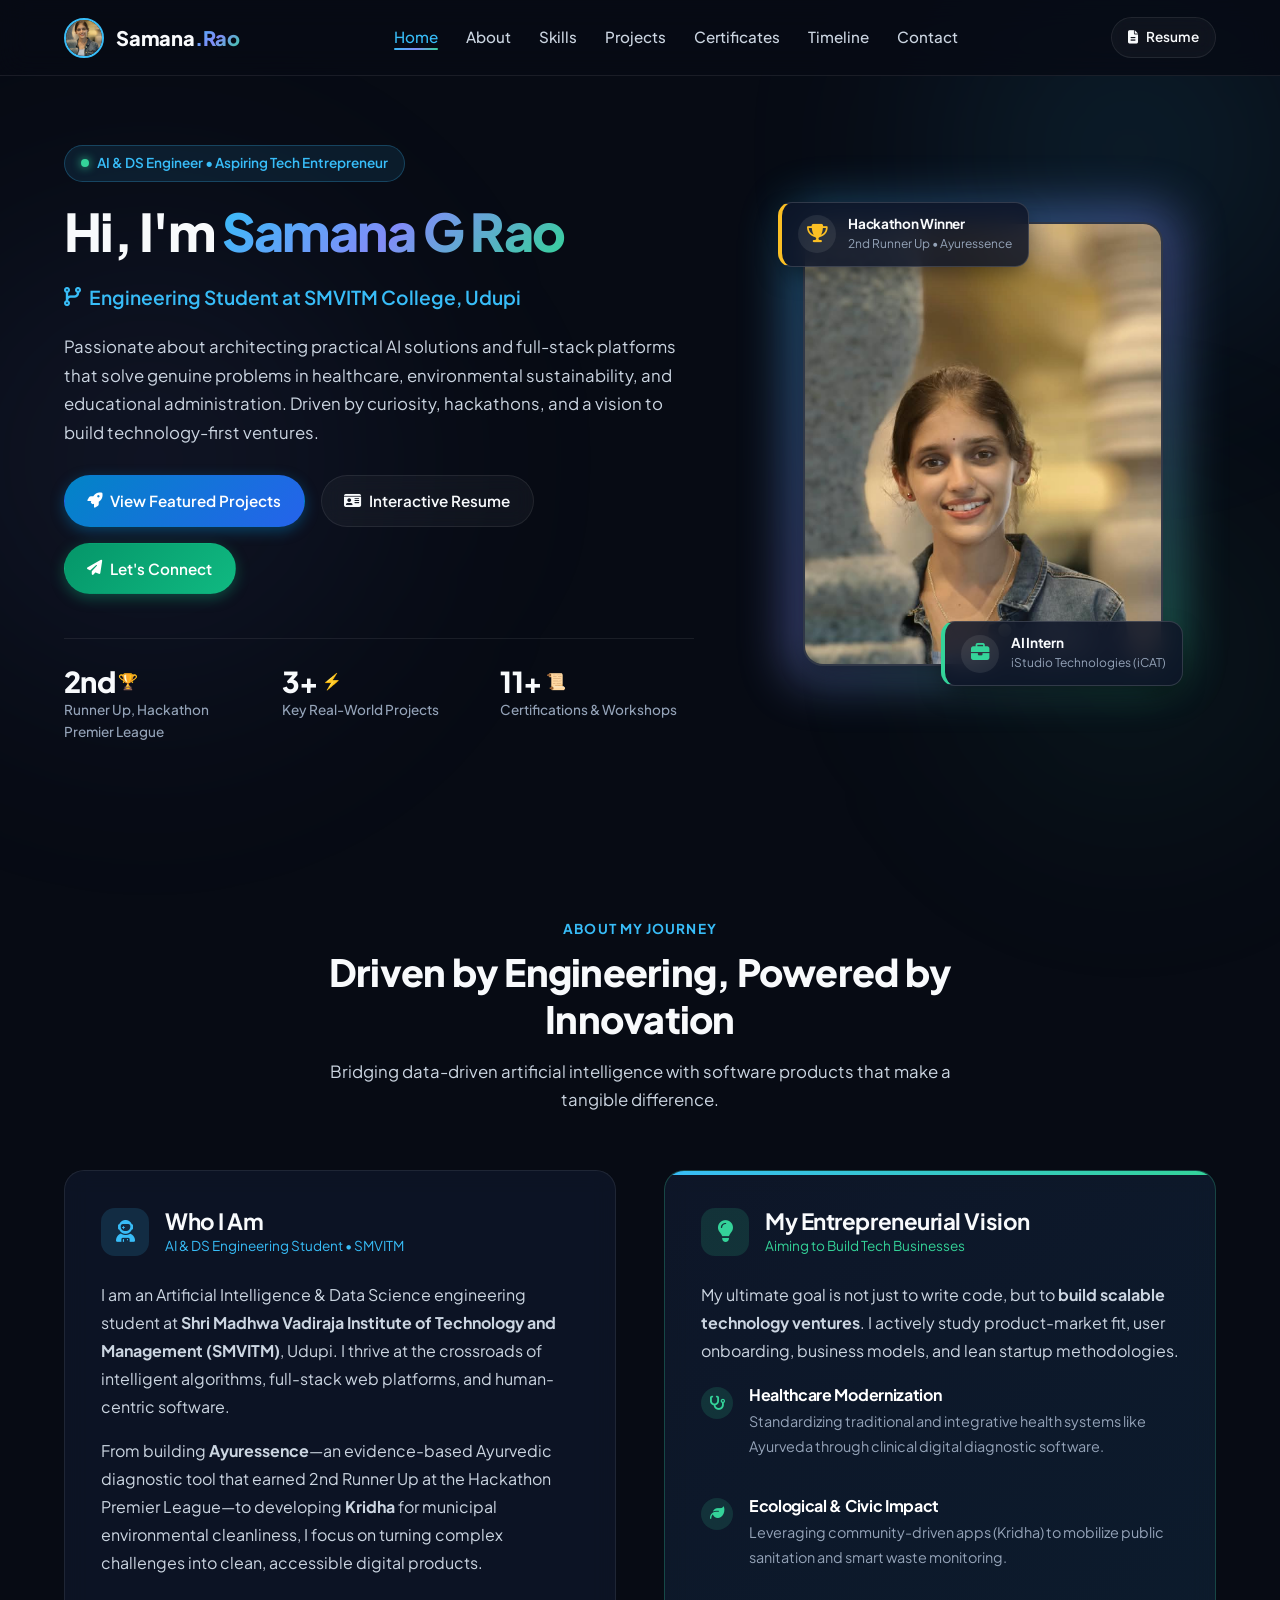
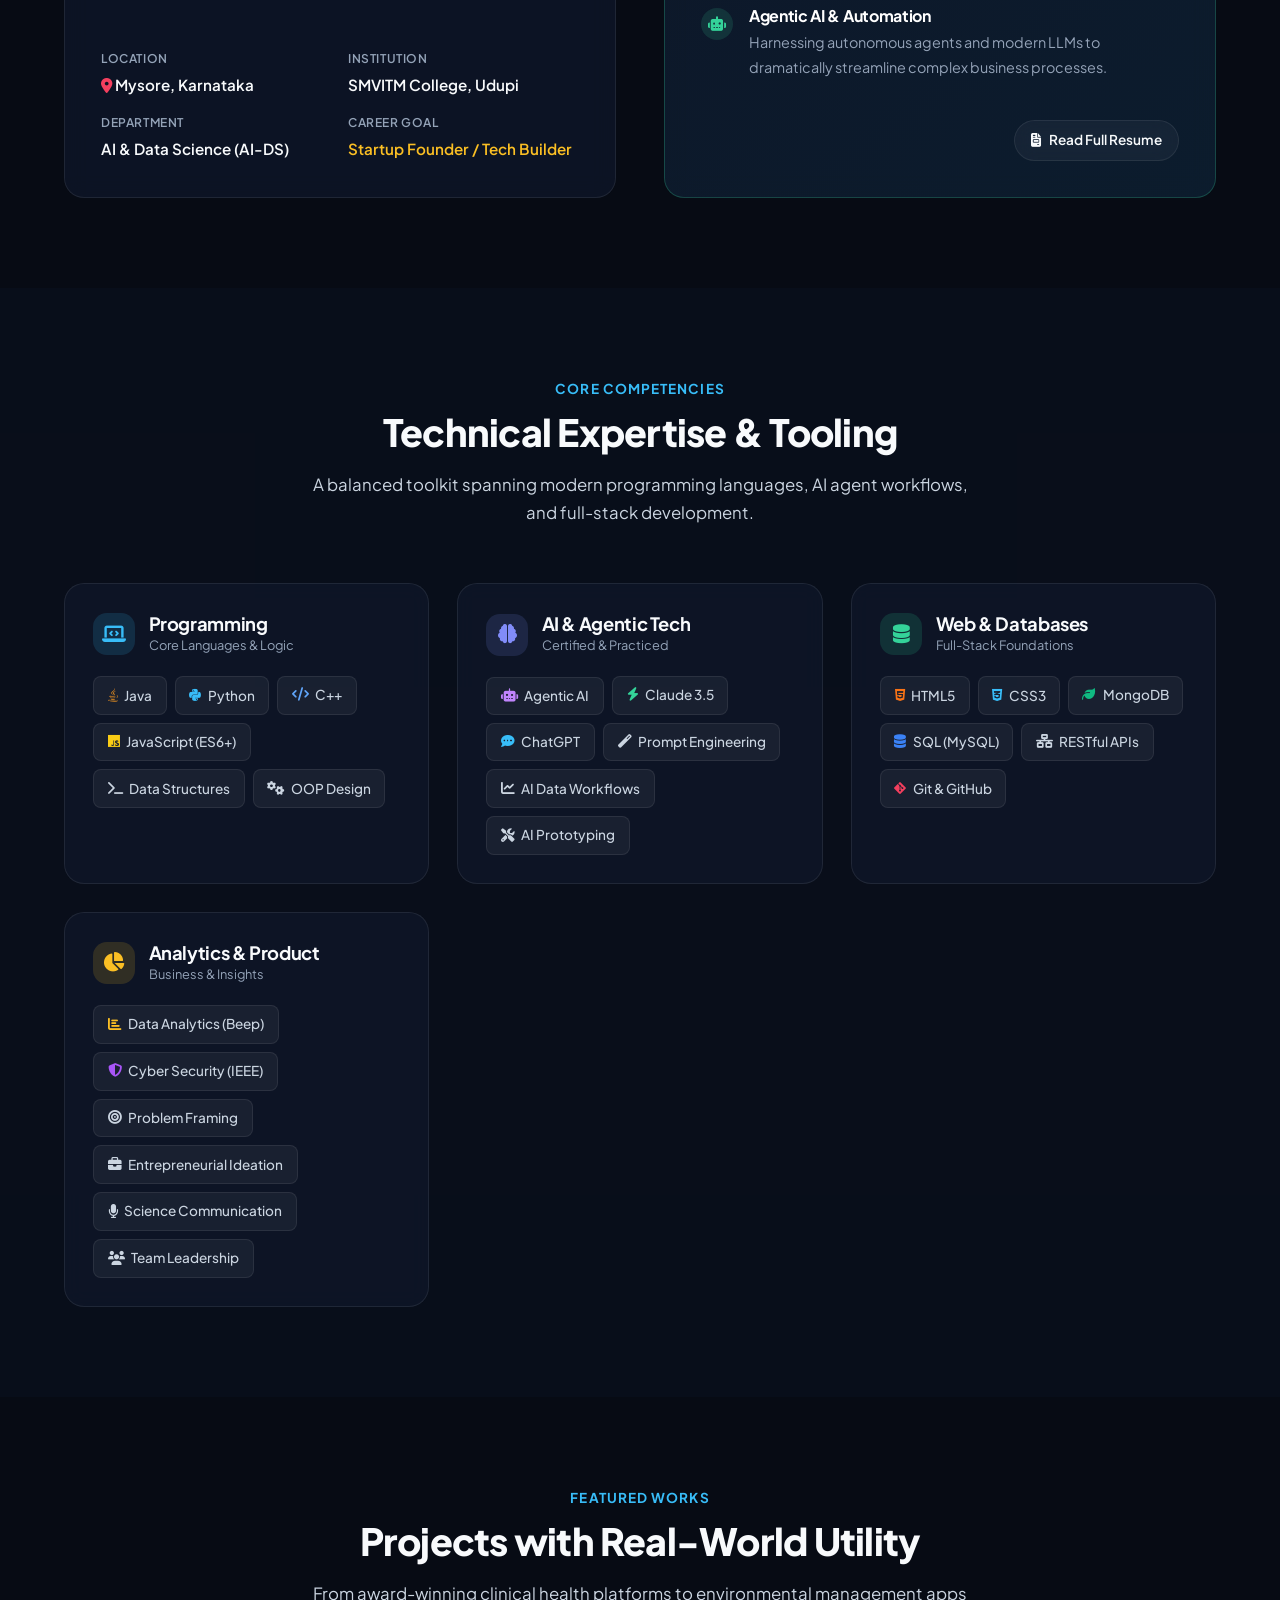
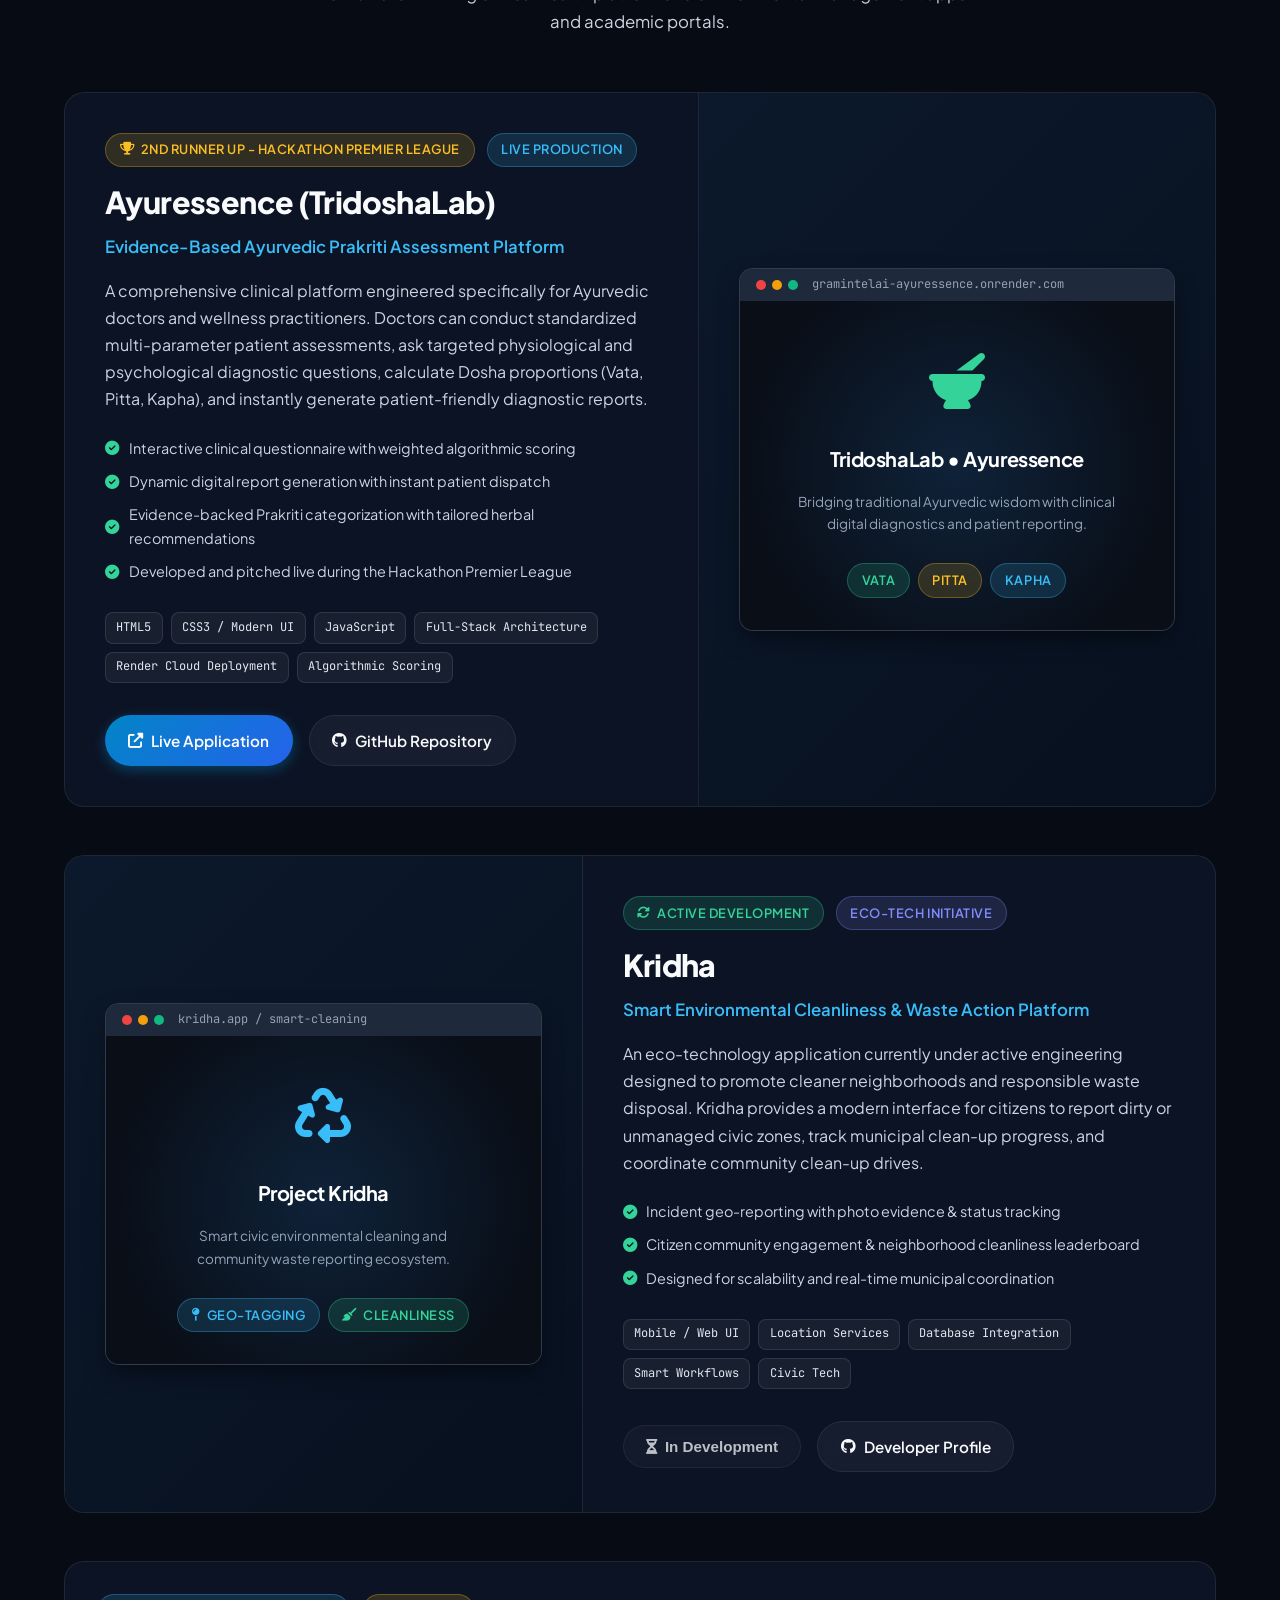
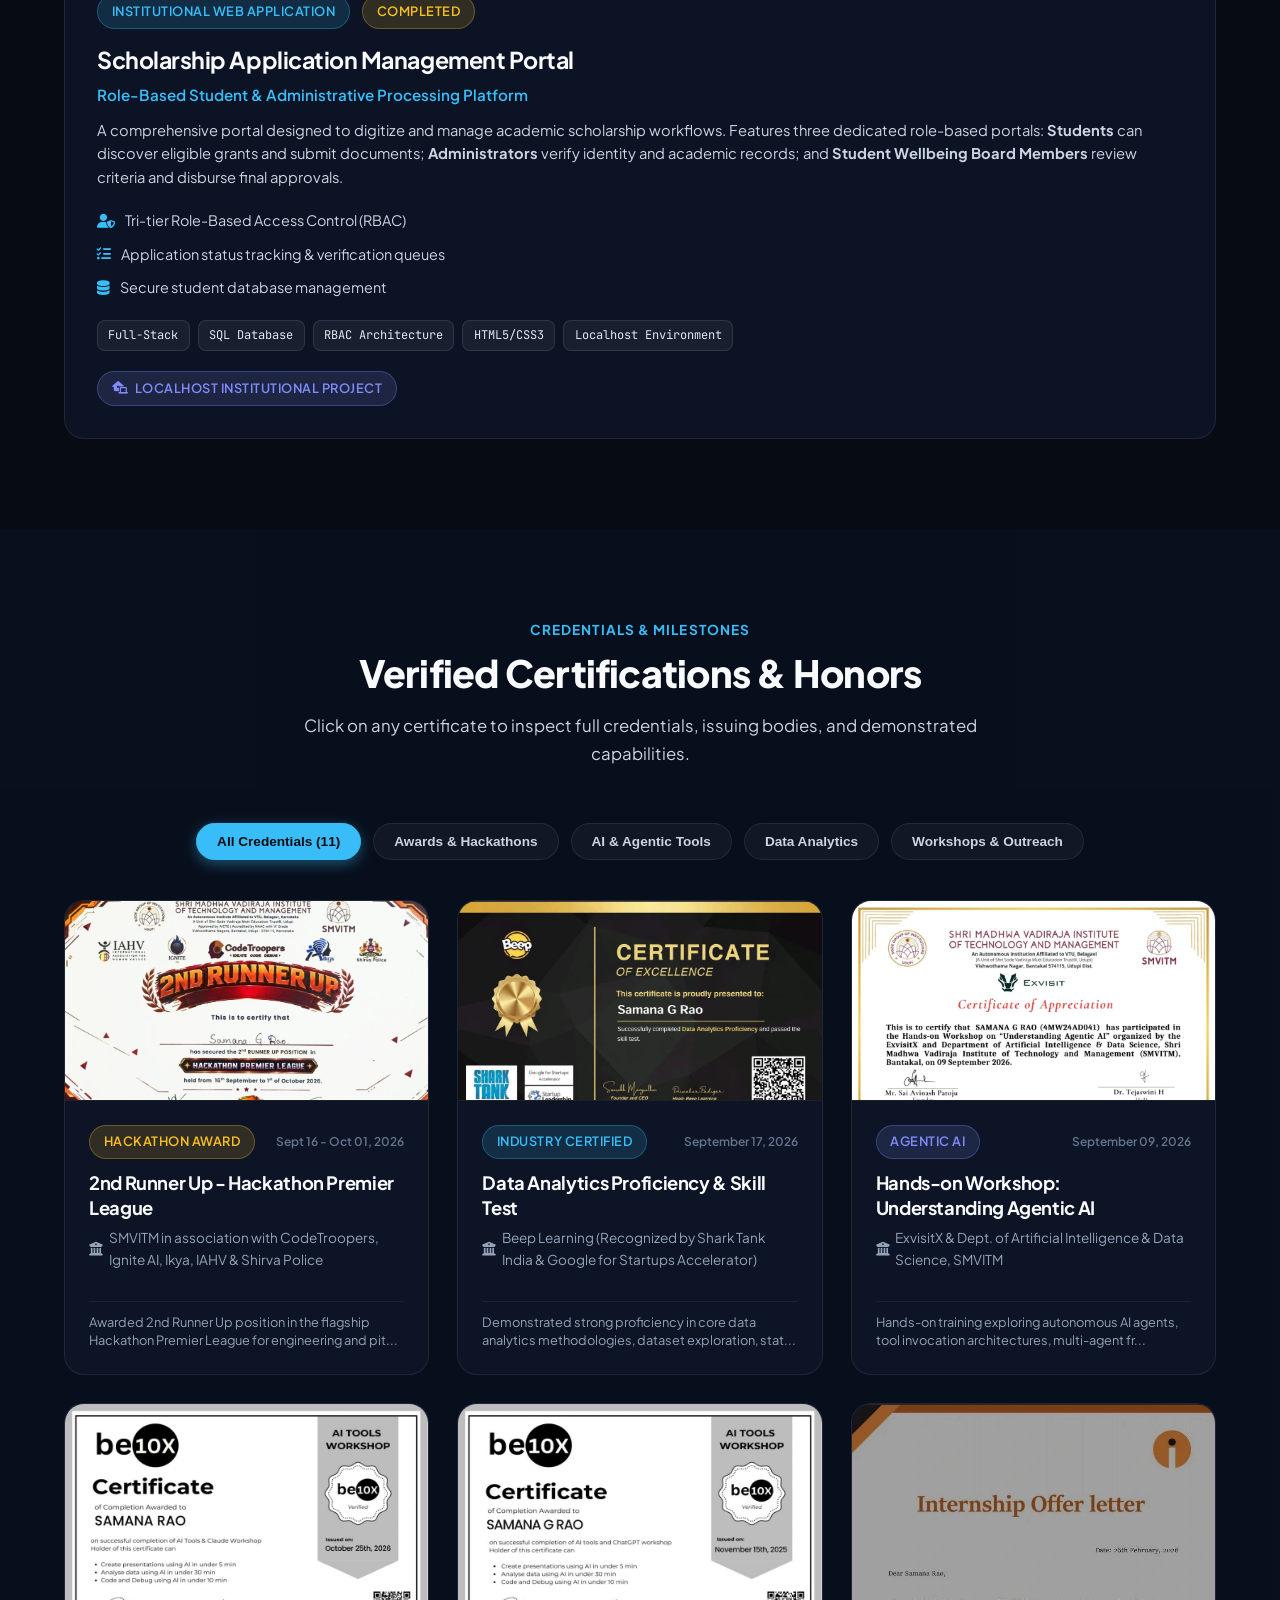
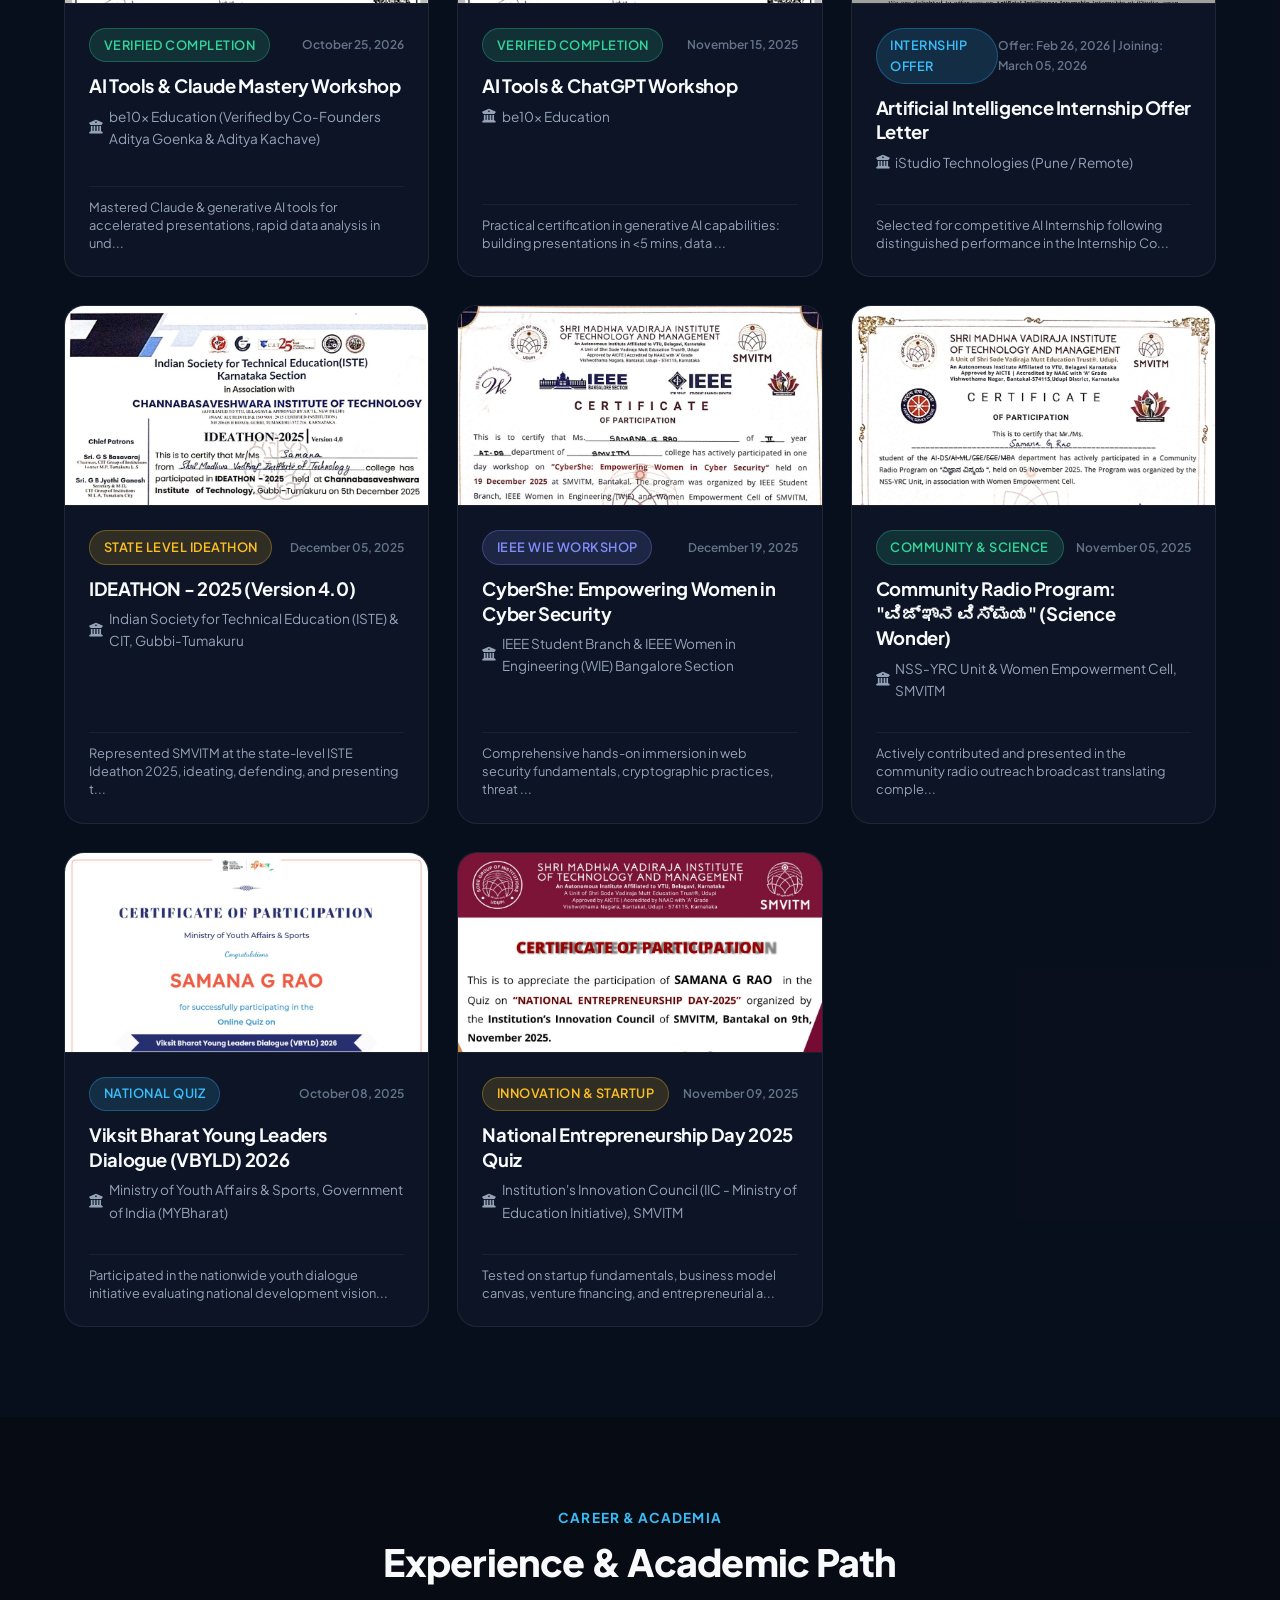
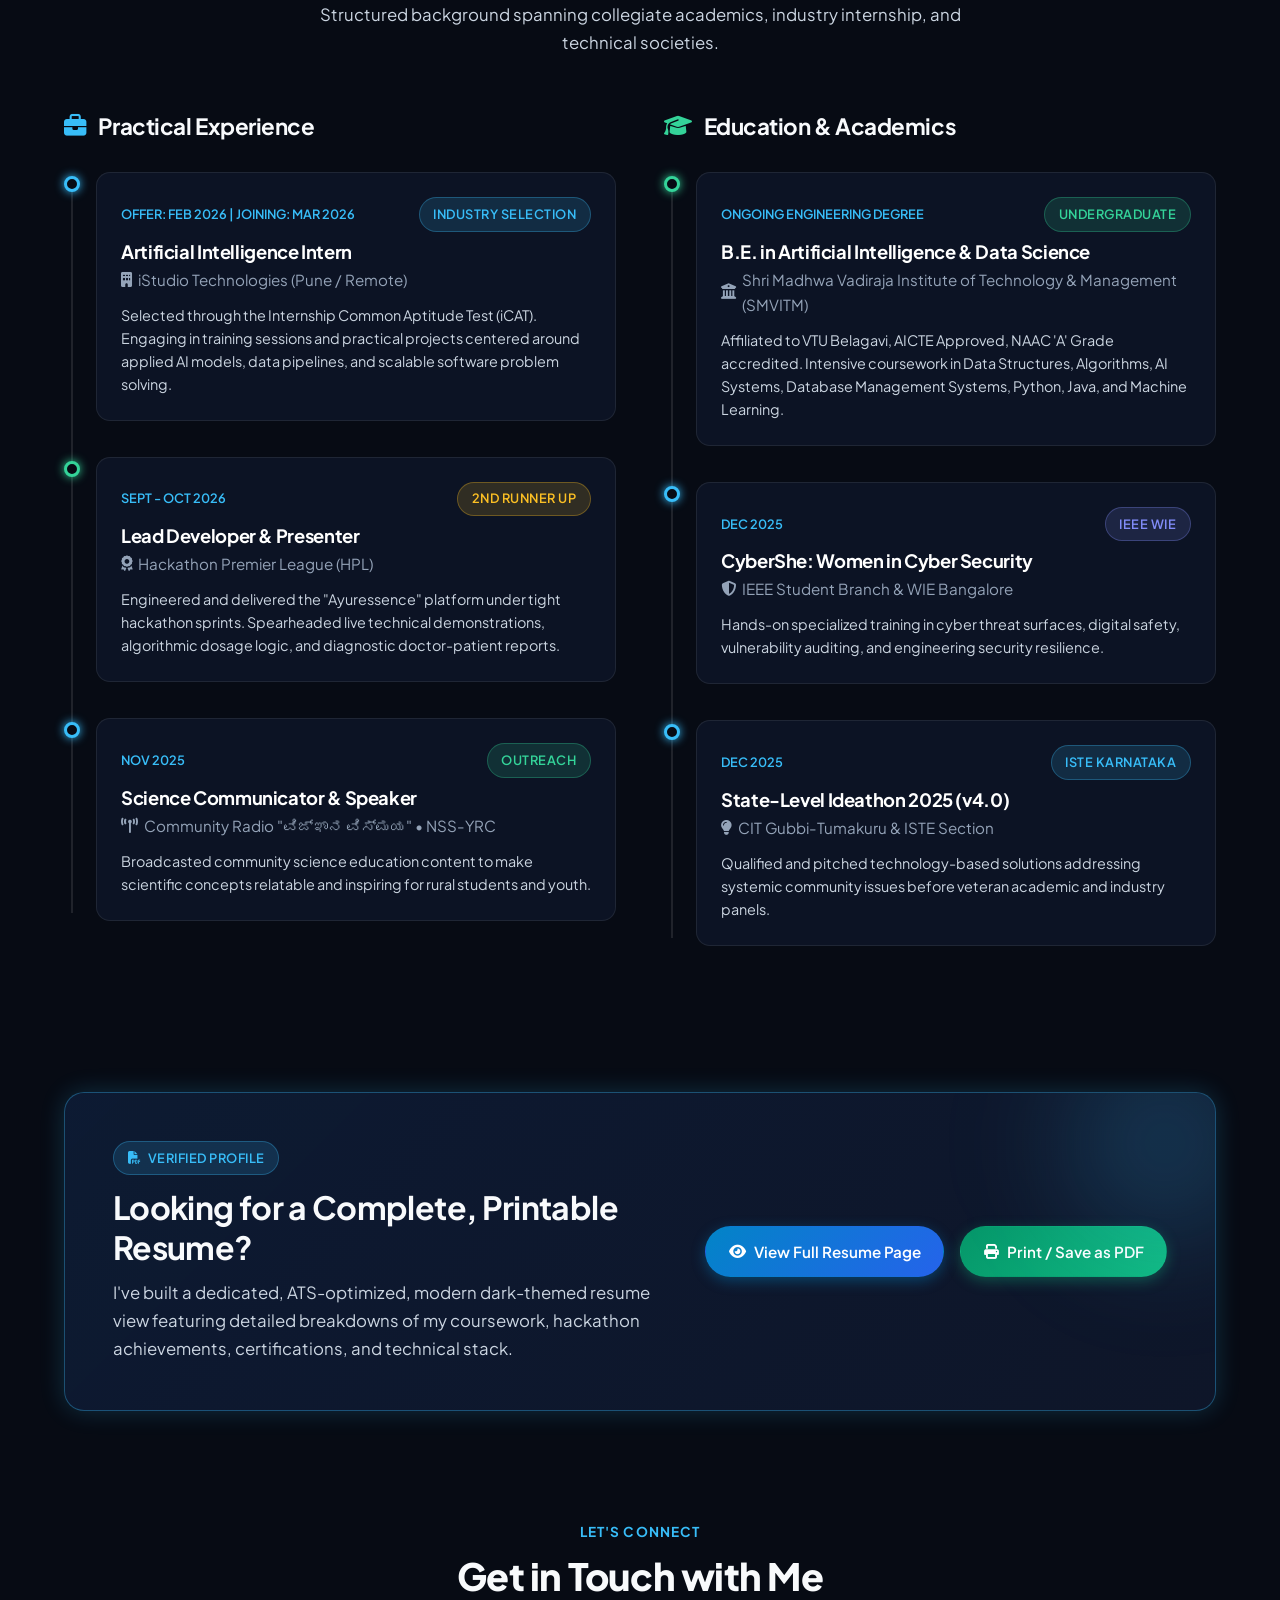
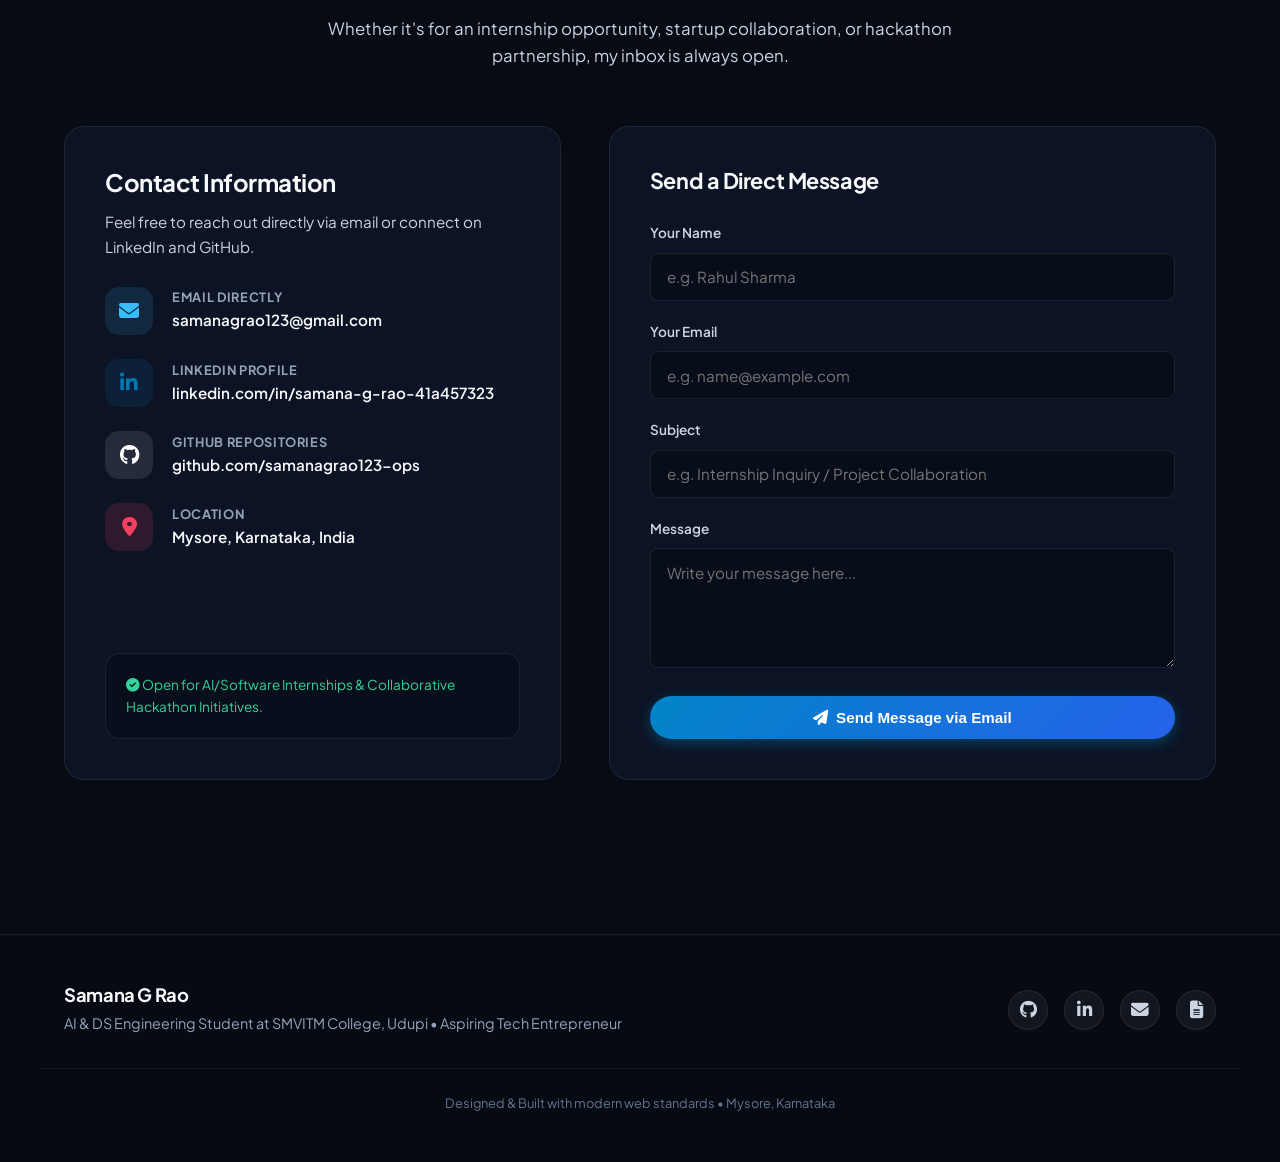
==== index.html @ c11d341a "Initial commit: Samana G Rao professional portfolio and interactive resume" ====
<!DOCTYPE html>
<html lang="en">
<head>
  <meta charset="UTF-8">
  <meta name="viewport" content="width=device-width, initial-scale=1.0">
  <title>Samana G Rao | AI & DS Engineer | Portfolio</title>
  <meta name="description" content="Portfolio of Samana G Rao - AI & Data Science Engineering Student at SMVITM College, Hackathon Winner, and Aspiring Tech Entrepreneur.">
  
  <!-- Google Fonts: Plus Jakarta Sans & JetBrains Mono -->
  <link rel="preconnect" href="https://fonts.googleapis.com">
  <link rel="preconnect" href="https://fonts.gstatic.com" crossorigin>
  <link href="https://fonts.googleapis.com/css2?family=JetBrains+Mono:wght@400;500;600&family=Plus+Jakarta+Sans:wght@300;400;500;600;700;800&display=swap" rel="stylesheet">

  <!-- Font Awesome Icons -->
  <link rel="stylesheet" href="https://cdnjs.cloudflare.com/ajax/libs/font-awesome/6.5.1/css/all.min.css">

  <!-- Custom CSS -->
  <link rel="stylesheet" href="assets/css/style.css">
  <link rel="icon" type="image/png" href="assets/images/profile-photo.png">
</head>
<body>

  <!-- Ambient Background Lighting -->
  <div class="ambient-glow-1"></div>
  <div class="ambient-glow-2"></div>
  <div class="ambient-glow-3"></div>

  <!-- =================================================================
       NAVIGATION BAR
       ================================================================= -->
  <header class="navbar">
    <div class="container nav-container">
      <a href="#home" class="nav-brand">
        <img src="assets/images/profile-photo.png" alt="Samana G Rao" class="nav-brand-avatar">
        <span>Samana<span class="gradient-text">.Rao</span></span>
      </a>

      <ul class="nav-links" id="navLinks">
        <li><a href="#home" class="nav-link active">Home</a></li>
        <li><a href="#about" class="nav-link">About</a></li>
        <li><a href="#skills" class="nav-link">Skills</a></li>
        <li><a href="#projects" class="nav-link">Projects</a></li>
        <li><a href="#certificates" class="nav-link">Certificates</a></li>
        <li><a href="#experience" class="nav-link">Timeline</a></li>
        <li><a href="#contact" class="nav-link">Contact</a></li>
      </ul>

      <div class="nav-actions">
        <a href="resume.html" class="btn btn-outline btn-sm">
          <i class="fas fa-file-alt"></i> Resume
        </a>
        <button class="mobile-toggle" id="mobileToggle" aria-label="Toggle navigation menu">
          <i class="fas fa-bars"></i>
        </button>
      </div>
    </div>
  </header>

  <!-- =================================================================
       HERO SECTION
       ================================================================= -->
  <section class="hero-section" id="home">
    <div class="container">
      <div class="hero-grid">
        <div class="hero-content">
          <div class="hero-pill">
            <span class="status-dot"></span>
            <span>AI & DS Engineer • Aspiring Tech Entrepreneur</span>
          </div>

          <h1 class="hero-title">
            Hi, I'm <span class="gradient-text">Samana G Rao</span>
          </h1>

          <div class="hero-subtitle">
            <i class="fas fa-code-branch"></i>
            <span>Engineering Student at SMVITM College, Udupi</span>
          </div>

          <p class="hero-description">
            Passionate about architecting practical AI solutions and full-stack platforms that solve genuine problems in healthcare, environmental sustainability, and educational administration. Driven by curiosity, hackathons, and a vision to build technology-first ventures.
          </p>

          <div class="hero-cta-group">
            <a href="#projects" class="btn btn-primary">
              <i class="fas fa-rocket"></i> View Featured Projects
            </a>
            <a href="resume.html" class="btn btn-outline">
              <i class="fas fa-id-card"></i> Interactive Resume
            </a>
            <a href="#contact" class="btn btn-emerald">
              <i class="fas fa-paper-plane"></i> Let's Connect
            </a>
          </div>

          <!-- Hero Metrics & Highlights -->
          <div class="hero-stats">
            <div class="stat-item">
              <h3>2nd <span style="font-size: 1rem; color: var(--accent-amber);">🏆</span></h3>
              <p>Runner Up, Hackathon Premier League</p>
            </div>
            <div class="stat-item">
              <h3>3+ <span style="font-size: 1rem; color: var(--accent-cyan);">⚡</span></h3>
              <p>Key Real-World Projects</p>
            </div>
            <div class="stat-item">
              <h3>11+ <span style="font-size: 1rem; color: var(--accent-emerald);">📜</span></h3>
              <p>Certifications & Workshops</p>
            </div>
          </div>
        </div>

        <!-- Hero Photo with Floating Badges -->
        <div class="hero-visual">
          <div class="photo-card-wrapper">
            <div class="photo-card-glow"></div>
            
            <div class="floating-badge floating-badge-top">
              <div class="icon-box" style="color: var(--accent-amber);">
                <i class="fas fa-trophy"></i>
              </div>
              <div class="badge-text">
                <h4>Hackathon Winner</h4>
                <p>2nd Runner Up • Ayuressence</p>
              </div>
            </div>

            <div class="photo-card">
              <img src="assets/images/profile-photo.png" alt="Samana G Rao portrait">
            </div>

            <div class="floating-badge floating-badge-bottom">
              <div class="icon-box" style="color: var(--accent-emerald);">
                <i class="fas fa-briefcase"></i>
              </div>
              <div class="badge-text">
                <h4>AI Intern</h4>
                <p>iStudio Technologies (iCAT)</p>
              </div>
            </div>
          </div>
        </div>
      </div>
    </div>
  </section>

  <!-- =================================================================
       ABOUT ME SECTION
       ================================================================= -->
  <section class="section" id="about">
    <div class="container">
      <div class="section-header">
        <span class="section-tag">About My Journey</span>
        <h2 class="section-title">Driven by Engineering, Powered by Innovation</h2>
        <p class="section-subtitle">Bridging data-driven artificial intelligence with software products that make a tangible difference.</p>
      </div>

      <div class="about-grid">
        <!-- Story Card -->
        <div class="about-card">
          <div>
            <div class="about-card-header">
              <div class="about-icon">
                <i class="fas fa-user-astronaut"></i>
              </div>
              <div>
                <h3 class="about-card-title">Who I Am</h3>
                <p style="font-size: 0.85rem; color: var(--accent-cyan);">AI & DS Engineering Student • SMVITM</p>
              </div>
            </div>

            <div class="about-card-body">
              <p>
                I am an Artificial Intelligence & Data Science engineering student at <strong>Shri Madhwa Vadiraja Institute of Technology and Management (SMVITM)</strong>, Udupi. I thrive at the crossroads of intelligent algorithms, full-stack web platforms, and human-centric software.
              </p>
              <p>
                From building <strong>Ayuressence</strong>—an evidence-based Ayurvedic diagnostic tool that earned 2nd Runner Up at the Hackathon Premier League—to developing <strong>Kridha</strong> for municipal environmental cleanliness, I focus on turning complex challenges into clean, accessible digital products.
              </p>
            </div>
          </div>

          <ul class="about-details-list">
            <li class="detail-item">
              <span class="detail-label">Location</span>
              <span class="detail-value"><i class="fas fa-map-marker-alt" style="color: var(--accent-rose);"></i> Mysore, Karnataka</span>
            </li>
            <li class="detail-item">
              <span class="detail-label">Institution</span>
              <span class="detail-value">SMVITM College, Udupi</span>
            </li>
            <li class="detail-item">
              <span class="detail-label">Department</span>
              <span class="detail-value">AI & Data Science (AI-DS)</span>
            </li>
            <li class="detail-item">
              <span class="detail-label">Career Goal</span>
              <span class="detail-value"><span style="color: var(--accent-amber);">Startup Founder / Tech Builder</span></span>
            </li>
          </ul>
        </div>

        <!-- Vision & Entrepreneurial Ambition Card -->
        <div class="about-card vision-card">
          <div>
            <div class="about-card-header">
              <div class="about-icon" style="background: rgba(52, 211, 153, 0.15); color: var(--accent-emerald);">
                <i class="fas fa-lightbulb"></i>
              </div>
              <div>
                <h3 class="about-card-title">My Entrepreneurial Vision</h3>
                <p style="font-size: 0.85rem; color: var(--accent-emerald);">Aiming to Build Tech Businesses</p>
              </div>
            </div>

            <div class="about-card-body">
              <p>
                My ultimate goal is not just to write code, but to <strong>build scalable technology ventures</strong>. I actively study product-market fit, user onboarding, business models, and lean startup methodologies.
              </p>

              <div class="vision-points">
                <div class="vision-point">
                  <div class="point-icon"><i class="fas fa-stethoscope"></i></div>
                  <div class="point-text">
                    <h4>Healthcare Modernization</h4>
                    <p>Standardizing traditional and integrative health systems like Ayurveda through clinical digital diagnostic software.</p>
                  </div>
                </div>

                <div class="vision-point">
                  <div class="point-icon"><i class="fas fa-leaf"></i></div>
                  <div class="point-text">
                    <h4>Ecological & Civic Impact</h4>
                    <p>Leveraging community-driven apps (Kridha) to mobilize public sanitation and smart waste monitoring.</p>
                  </div>
                </div>

                <div class="vision-point">
                  <div class="point-icon"><i class="fas fa-robot"></i></div>
                  <div class="point-text">
                    <h4>Agentic AI & Automation</h4>
                    <p>Harnessing autonomous agents and modern LLMs to dramatically streamline complex business processes.</p>
                  </div>
                </div>
              </div>
            </div>
          </div>

          <div style="margin-top: 1.5rem; text-align: right;">
            <a href="resume.html" class="btn btn-outline btn-sm">
              <i class="fas fa-file-invoice"></i> Read Full Resume
            </a>
          </div>
        </div>
      </div>
    </div>
  </section>

  <!-- =================================================================
       TECHNICAL SKILLS SECTION
       ================================================================= -->
  <section class="section" id="skills" style="background: rgba(13, 21, 39, 0.35);">
    <div class="container">
      <div class="section-header">
        <span class="section-tag">Core Competencies</span>
        <h2 class="section-title">Technical Expertise & Tooling</h2>
        <p class="section-subtitle">A balanced toolkit spanning modern programming languages, AI agent workflows, and full-stack development.</p>
      </div>

      <div class="skills-grid">
        <!-- Category 1: Programming Languages -->
        <div class="skill-category-card">
          <div class="skill-card-top">
            <div class="skill-cat-icon icon-cyan">
              <i class="fas fa-laptop-code"></i>
            </div>
            <div>
              <h3 class="skill-cat-title">Programming</h3>
              <p style="font-size: 0.8rem; color: var(--text-muted);">Core Languages & Logic</p>
            </div>
          </div>
          <div class="skill-tags">
            <span class="skill-tag"><i class="fab fa-java" style="color: #f89820;"></i> Java</span>
            <span class="skill-tag"><i class="fab fa-python" style="color: #38bdf8;"></i> Python</span>
            <span class="skill-tag"><i class="fas fa-code" style="color: #60a5fa;"></i> C++</span>
            <span class="skill-tag"><i class="fab fa-js" style="color: #facc15;"></i> JavaScript (ES6+)</span>
            <span class="skill-tag"><i class="fas fa-terminal"></i> Data Structures</span>
            <span class="skill-tag"><i class="fas fa-cogs"></i> OOP Design</span>
          </div>
        </div>

        <!-- Category 2: AI & LLM Tools -->
        <div class="skill-category-card">
          <div class="skill-card-top">
            <div class="skill-cat-icon icon-purple">
              <i class="fas fa-brain"></i>
            </div>
            <div>
              <h3 class="skill-cat-title">AI & Agentic Tech</h3>
              <p style="font-size: 0.8rem; color: var(--text-muted);">Certified & Practiced</p>
            </div>
          </div>
          <div class="skill-tags">
            <span class="skill-tag"><i class="fas fa-robot" style="color: #c084fc;"></i> Agentic AI</span>
            <span class="skill-tag"><i class="fas fa-bolt" style="color: #34d399;"></i> Claude 3.5</span>
            <span class="skill-tag"><i class="fas fa-comment-dots" style="color: #38bdf8;"></i> ChatGPT</span>
            <span class="skill-tag"><i class="fas fa-magic"></i> Prompt Engineering</span>
            <span class="skill-tag"><i class="fas fa-chart-line"></i> AI Data Workflows</span>
            <span class="skill-tag"><i class="fas fa-tools"></i> AI Prototyping</span>
          </div>
        </div>

        <!-- Category 3: Web & Databases -->
        <div class="skill-category-card">
          <div class="skill-card-top">
            <div class="skill-cat-icon icon-emerald">
              <i class="fas fa-database"></i>
            </div>
            <div>
              <h3 class="skill-cat-title">Web & Databases</h3>
              <p style="font-size: 0.8rem; color: var(--text-muted);">Full-Stack Foundations</p>
            </div>
          </div>
          <div class="skill-tags">
            <span class="skill-tag"><i class="fab fa-html5" style="color: #f97316;"></i> HTML5</span>
            <span class="skill-tag"><i class="fab fa-css3-alt" style="color: #38bdf8;"></i> CSS3</span>
            <span class="skill-tag"><i class="fas fa-leaf" style="color: #10b981;"></i> MongoDB</span>
            <span class="skill-tag"><i class="fas fa-database" style="color: #3b82f6;"></i> SQL (MySQL)</span>
            <span class="skill-tag"><i class="fas fa-network-wired"></i> RESTful APIs</span>
            <span class="skill-tag"><i class="fab fa-git-alt" style="color: #f43f5e;"></i> Git & GitHub</span>
          </div>
        </div>

        <!-- Category 4: Analytics & Business Acumen -->
        <div class="skill-category-card">
          <div class="skill-card-top">
            <div class="skill-cat-icon icon-amber">
              <i class="fas fa-chart-pie"></i>
            </div>
            <div>
              <h3 class="skill-cat-title">Analytics & Product</h3>
              <p style="font-size: 0.8rem; color: var(--text-muted);">Business & Insights</p>
            </div>
          </div>
          <div class="skill-tags">
            <span class="skill-tag"><i class="fas fa-chart-bar" style="color: #fbbf24;"></i> Data Analytics (Beep)</span>
            <span class="skill-tag"><i class="fas fa-shield-alt" style="color: #a855f7;"></i> Cyber Security (IEEE)</span>
            <span class="skill-tag"><i class="fas fa-bullseye"></i> Problem Framing</span>
            <span class="skill-tag"><i class="fas fa-briefcase"></i> Entrepreneurial Ideation</span>
            <span class="skill-tag"><i class="fas fa-microphone"></i> Science Communication</span>
            <span class="skill-tag"><i class="fas fa-users"></i> Team Leadership</span>
          </div>
        </div>
      </div>
    </div>
  </section>

  <!-- =================================================================
       PROJECTS SHOWCASE SECTION
       ================================================================= -->
  <section class="section" id="projects">
    <div class="container">
      <div class="section-header">
        <span class="section-tag">Featured Works</span>
        <h2 class="section-title">Projects with Real-World Utility</h2>
        <p class="section-subtitle">From award-winning clinical health platforms to environmental management apps and academic portals.</p>
      </div>

      <div class="projects-container">
        <!-- PROJECT 1: AYURESSENCE (STAR PROJECT) -->
        <div class="project-card featured-project">
          <div class="project-info">
            <div>
              <div class="project-badge-row">
                <span class="badge badge-amber"><i class="fas fa-trophy"></i> 2nd Runner Up - Hackathon Premier League</span>
                <span class="badge badge-cyan">Live Production</span>
              </div>

              <h3 class="project-title">Ayuressence (TridoshaLab)</h3>
              <p class="project-tagline">Evidence-Based Ayurvedic Prakriti Assessment Platform</p>
              
              <p class="project-desc">
                A comprehensive clinical platform engineered specifically for Ayurvedic doctors and wellness practitioners. Doctors can conduct standardized multi-parameter patient assessments, ask targeted physiological and psychological diagnostic questions, calculate Dosha proportions (Vata, Pitta, Kapha), and instantly generate patient-friendly diagnostic reports.
              </p>

              <ul class="project-features">
                <li><i class="fas fa-check-circle"></i> Interactive clinical questionnaire with weighted algorithmic scoring</li>
                <li><i class="fas fa-check-circle"></i> Dynamic digital report generation with instant patient dispatch</li>
                <li><i class="fas fa-check-circle"></i> Evidence-backed Prakriti categorization with tailored herbal recommendations</li>
                <li><i class="fas fa-check-circle"></i> Developed and pitched live during the Hackathon Premier League</li>
              </ul>

              <div class="project-tech-stack">
                <span class="tech-pill">HTML5</span>
                <span class="tech-pill">CSS3 / Modern UI</span>
                <span class="tech-pill">JavaScript</span>
                <span class="tech-pill">Full-Stack Architecture</span>
                <span class="tech-pill">Render Cloud Deployment</span>
                <span class="tech-pill">Algorithmic Scoring</span>
              </div>
            </div>

            <div class="project-actions">
              <a href="https://gramintelai-ayuressence.onrender.com/" target="_blank" rel="noopener noreferrer" class="btn btn-primary">
                <i class="fas fa-external-link-alt"></i> Live Application
              </a>
              <a href="https://github.com/samanagrao123-ops" target="_blank" rel="noopener noreferrer" class="btn btn-outline">
                <i class="fab fa-github"></i> GitHub Repository
              </a>
            </div>
          </div>

          <div class="project-preview">
            <div class="project-mockup">
              <div class="mockup-header">
                <span class="mockup-dot red"></span>
                <span class="mockup-dot yellow"></span>
                <span class="mockup-dot green"></span>
                <span style="font-size: 0.75rem; color: #94a3b8; margin-left: 0.5rem; font-family: var(--font-mono);">gramintelai-ayuressence.onrender.com</span>
              </div>
              <div class="mockup-body">
                <div class="mockup-icon" style="color: var(--accent-emerald);">
                  <i class="fas fa-mortar-pestle"></i>
                </div>
                <h4>TridoshaLab • Ayuressence</h4>
                <p>Bridging traditional Ayurvedic wisdom with clinical digital diagnostics and patient reporting.</p>
                <div style="display: flex; gap: 0.5rem; justify-content: center; margin-top: 0.5rem;">
                  <span class="badge badge-emerald">Vata</span>
                  <span class="badge badge-amber">Pitta</span>
                  <span class="badge badge-cyan">Kapha</span>
                </div>
              </div>
            </div>
          </div>
        </div>

        <!-- PROJECT 2: KRIDHA (ONGOING ECO APP) -->
        <div class="project-card featured-project reverse">
          <div class="project-preview">
            <div class="project-mockup">
              <div class="mockup-header">
                <span class="mockup-dot red"></span>
                <span class="mockup-dot yellow"></span>
                <span class="mockup-dot green"></span>
                <span style="font-size: 0.75rem; color: #94a3b8; margin-left: 0.5rem; font-family: var(--font-mono);">kridha.app / smart-cleaning</span>
              </div>
              <div class="mockup-body">
                <div class="mockup-icon" style="color: var(--accent-cyan);">
                  <i class="fas fa-recycle"></i>
                </div>
                <h4>Project Kridha</h4>
                <p>Smart civic environmental cleaning and community waste reporting ecosystem.</p>
                <div style="display: flex; gap: 0.5rem; justify-content: center; margin-top: 0.5rem;">
                  <span class="badge badge-cyan"><i class="fas fa-map-pin"></i> Geo-Tagging</span>
                  <span class="badge badge-emerald"><i class="fas fa-broom"></i> Cleanliness</span>
                </div>
              </div>
            </div>
          </div>

          <div class="project-info">
            <div>
              <div class="project-badge-row">
                <span class="badge badge-emerald"><i class="fas fa-sync-alt fa-spin"></i> Active Development</span>
                <span class="badge badge-purple">Eco-Tech Initiative</span>
              </div>

              <h3 class="project-title">Kridha</h3>
              <p class="project-tagline">Smart Environmental Cleanliness & Waste Action Platform</p>
              
              <p class="project-desc">
                An eco-technology application currently under active engineering designed to promote cleaner neighborhoods and responsible waste disposal. Kridha provides a modern interface for citizens to report dirty or unmanaged civic zones, track municipal clean-up progress, and coordinate community clean-up drives.
              </p>

              <ul class="project-features">
                <li><i class="fas fa-check-circle"></i> Incident geo-reporting with photo evidence & status tracking</li>
                <li><i class="fas fa-check-circle"></i> Citizen community engagement & neighborhood cleanliness leaderboard</li>
                <li><i class="fas fa-check-circle"></i> Designed for scalability and real-time municipal coordination</li>
              </ul>

              <div class="project-tech-stack">
                <span class="tech-pill">Mobile / Web UI</span>
                <span class="tech-pill">Location Services</span>
                <span class="tech-pill">Database Integration</span>
                <span class="tech-pill">Smart Workflows</span>
                <span class="tech-pill">Civic Tech</span>
              </div>
            </div>

            <div class="project-actions">
              <button class="btn btn-outline" disabled style="opacity: 0.75; cursor: default;">
                <i class="fas fa-hourglass-half"></i> In Development
              </button>
              <a href="https://github.com/samanagrao123-ops" target="_blank" rel="noopener noreferrer" class="btn btn-outline">
                <i class="fab fa-github"></i> Developer Profile
              </a>
            </div>
          </div>
        </div>

        <!-- PROJECT 3: SCHOLARSHIP PORTAL (MINI PROJECT) -->
        <div class="mini-projects-grid">
          <div class="mini-project-card">
            <div>
              <div class="project-badge-row">
                <span class="badge badge-cyan">Institutional Web Application</span>
                <span class="badge badge-amber">Completed</span>
              </div>

              <h3 style="font-size: 1.45rem; margin-bottom: 0.5rem;">Scholarship Application Management Portal</h3>
              <p style="color: var(--accent-cyan); font-size: 0.95rem; font-weight: 600; margin-bottom: 0.75rem;">Role-Based Student & Administrative Processing Platform</p>

              <p style="font-size: 0.92rem; color: var(--text-secondary); line-height: 1.6; margin-bottom: 1.25rem;">
                A comprehensive portal designed to digitize and manage academic scholarship workflows. Features three dedicated role-based portals: 
                <strong>Students</strong> can discover eligible grants and submit documents; <strong>Administrators</strong> verify identity and academic records; and <strong>Student Wellbeing Board Members</strong> review criteria and disburse final approvals.
              </p>

              <ul class="project-features" style="margin-bottom: 1.25rem;">
                <li><i class="fas fa-user-shield" style="color: var(--accent-cyan);"></i> Tri-tier Role-Based Access Control (RBAC)</li>
                <li><i class="fas fa-tasks" style="color: var(--accent-cyan);"></i> Application status tracking & verification queues</li>
                <li><i class="fas fa-database" style="color: var(--accent-cyan);"></i> Secure student database management</li>
              </ul>
            </div>

            <div>
              <div class="project-tech-stack" style="margin-bottom: 1.25rem;">
                <span class="tech-pill">Full-Stack</span>
                <span class="tech-pill">SQL Database</span>
                <span class="tech-pill">RBAC Architecture</span>
                <span class="tech-pill">HTML5/CSS3</span>
                <span class="tech-pill">Localhost Environment</span>
              </div>
              <span class="badge badge-purple"><i class="fas fa-laptop-house"></i> Localhost Institutional Project</span>
            </div>
          </div>
        </div>
      </div>
    </div>
  </section>

  <!-- =================================================================
       INTERACTIVE CERTIFICATE GALLERY & MODAL VIEWER
       ================================================================= -->
  <section class="section" id="certificates" style="background: rgba(13, 21, 39, 0.45);">
    <div class="container">
      <div class="section-header">
        <span class="section-tag">Credentials & Milestones</span>
        <h2 class="section-title">Verified Certifications & Honors</h2>
        <p class="section-subtitle">Click on any certificate to inspect full credentials, issuing bodies, and demonstrated capabilities.</p>
      </div>

      <!-- Filter Tabs -->
      <div class="cert-filters">
        <button class="cert-filter-btn active" data-filter="all">All Credentials (11)</button>
        <button class="cert-filter-btn" data-filter="awards">Awards & Hackathons</button>
        <button class="cert-filter-btn" data-filter="ai">AI & Agentic Tools</button>
        <button class="cert-filter-btn" data-filter="data">Data Analytics</button>
        <button class="cert-filter-btn" data-filter="workshops">Workshops & Outreach</button>
      </div>

      <!-- Certificate Cards Grid (Populated dynamically via main.js) -->
      <div class="cert-grid" id="certGrid">
        <!-- Rendered by JS -->
      </div>
    </div>
  </section>

  <!-- Certificate Viewer Modal Dialog -->
  <div class="modal-overlay" id="certModal" role="dialog" aria-modal="true" aria-labelledby="modalTitle">
    <div class="modal-container">
      <div class="modal-header">
        <div class="modal-title-wrap">
          <h3 id="modalTitle">Certificate Title</h3>
          <p id="modalIssuer">Issuing Organization</p>
        </div>
        <button class="modal-close-btn" id="modalCloseBtn" aria-label="Close certificate modal">
          <i class="fas fa-times"></i>
        </button>
      </div>

      <div class="modal-body">
        <div class="modal-image-wrap">
          <img src="" alt="Certificate" id="modalImage">
        </div>
        <div class="modal-details">
          <div class="modal-detail-block">
            <h4>Credential Category</h4>
            <span id="modalBadge" class="badge">Badge</span>
          </div>

          <div class="modal-detail-block">
            <h4>Issued / Validated Date</h4>
            <p id="modalDate" style="font-weight: 600; color: var(--accent-cyan);"></p>
          </div>

          <div class="modal-detail-block">
            <h4>Overview & Significance</h4>
            <p id="modalSummary" style="font-size: 0.9rem; line-height: 1.6;"></p>
          </div>

          <div class="modal-detail-block">
            <h4>Key Competencies Validated</h4>
            <div id="modalSkills" style="display: flex; flex-wrap: wrap; gap: 0.4rem; margin-top: 0.4rem;"></div>
          </div>
        </div>
      </div>

      <div class="modal-footer">
        <button class="btn btn-outline btn-sm" id="modalPrevBtn">
          <i class="fas fa-arrow-left"></i> Previous
        </button>
        <span style="font-size: 0.8rem; color: var(--text-muted);">Use keyboard arrows ‹ › to navigate</span>
        <button class="btn btn-outline btn-sm" id="modalNextBtn">
          Next <i class="fas fa-arrow-right"></i>
        </button>
      </div>
    </div>
  </div>

  <!-- =================================================================
       TIMELINE & EDUCATION SECTION
       ================================================================= -->
  <section class="section" id="experience">
    <div class="container">
      <div class="section-header">
        <span class="section-tag">Career & Academia</span>
        <h2 class="section-title">Experience & Academic Path</h2>
        <p class="section-subtitle">Structured background spanning collegiate academics, industry internship, and technical societies.</p>
      </div>

      <div class="timeline-grid">
        <!-- Column 1: Industry Experience & Roles -->
        <div class="timeline-column">
          <h3><i class="fas fa-briefcase" style="color: var(--accent-cyan);"></i> Practical Experience</h3>

          <div class="timeline">
            <!-- Internship Item -->
            <div class="timeline-item">
              <div class="timeline-dot"></div>
              <div class="timeline-content">
                <div class="timeline-meta">
                  <span class="timeline-date">Offer: Feb 2026 | Joining: Mar 2026</span>
                  <span class="badge badge-cyan">Industry Selection</span>
                </div>
                <h4 class="timeline-role">Artificial Intelligence Intern</h4>
                <div class="timeline-org"><i class="fas fa-building"></i> iStudio Technologies (Pune / Remote)</div>
                <p class="timeline-desc">
                  Selected through the Internship Common Aptitude Test (iCAT). Engaging in training sessions and practical projects centered around applied AI models, data pipelines, and scalable software problem solving.
                </p>
              </div>
            </div>

            <!-- Hackathon Competitor Item -->
            <div class="timeline-item emerald">
              <div class="timeline-dot"></div>
              <div class="timeline-content">
                <div class="timeline-meta">
                  <span class="timeline-date">Sept - Oct 2026</span>
                  <span class="badge badge-amber">2nd Runner Up</span>
                </div>
                <h4 class="timeline-role">Lead Developer & Presenter</h4>
                <div class="timeline-org"><i class="fas fa-award"></i> Hackathon Premier League (HPL)</div>
                <p class="timeline-desc">
                  Engineered and delivered the "Ayuressence" platform under tight hackathon sprints. Spearheaded live technical demonstrations, algorithmic dosage logic, and diagnostic doctor-patient reports.
                </p>
              </div>
            </div>

            <!-- Community & Outreach -->
            <div class="timeline-item">
              <div class="timeline-dot"></div>
              <div class="timeline-content">
                <div class="timeline-meta">
                  <span class="timeline-date">Nov 2025</span>
                  <span class="badge badge-emerald">Outreach</span>
                </div>
                <h4 class="timeline-role">Science Communicator & Speaker</h4>
                <div class="timeline-org"><i class="fas fa-broadcast-tower"></i> Community Radio "ವಿಜ್ಞಾನ ವಿಸ್ಮಯ" • NSS-YRC</div>
                <p class="timeline-desc">
                  Broadcasted community science education content to make scientific concepts relatable and inspiring for rural students and youth.
                </p>
              </div>
            </div>
          </div>
        </div>

        <!-- Column 2: Formal Education & Student Leadership -->
        <div class="timeline-column">
          <h3><i class="fas fa-graduation-cap" style="color: var(--accent-emerald);"></i> Education & Academics</h3>

          <div class="timeline">
            <!-- College -->
            <div class="timeline-item emerald">
              <div class="timeline-dot"></div>
              <div class="timeline-content">
                <div class="timeline-meta">
                  <span class="timeline-date">Ongoing Engineering Degree</span>
                  <span class="badge badge-emerald">Undergraduate</span>
                </div>
                <h4 class="timeline-role">B.E. in Artificial Intelligence & Data Science</h4>
                <div class="timeline-org"><i class="fas fa-university"></i> Shri Madhwa Vadiraja Institute of Technology & Management (SMVITM)</div>
                <p class="timeline-desc">
                  Affiliated to VTU Belagavi, AICTE Approved, NAAC 'A' Grade accredited. Intensive coursework in Data Structures, Algorithms, AI Systems, Database Management Systems, Python, Java, and Machine Learning.
                </p>
              </div>
            </div>

            <!-- IEEE CyberShe Workshop -->
            <div class="timeline-item">
              <div class="timeline-dot"></div>
              <div class="timeline-content">
                <div class="timeline-meta">
                  <span class="timeline-date">Dec 2025</span>
                  <span class="badge badge-purple">IEEE WIE</span>
                </div>
                <h4 class="timeline-role">CyberShe: Women in Cyber Security</h4>
                <div class="timeline-org"><i class="fas fa-shield-alt"></i> IEEE Student Branch & WIE Bangalore</div>
                <p class="timeline-desc">
                  Hands-on specialized training in cyber threat surfaces, digital safety, vulnerability auditing, and engineering security resilience.
                </p>
              </div>
            </div>

            <!-- ISTE Ideathon 2025 -->
            <div class="timeline-item">
              <div class="timeline-dot"></div>
              <div class="timeline-content">
                <div class="timeline-meta">
                  <span class="timeline-date">Dec 2025</span>
                  <span class="badge badge-cyan">ISTE Karnataka</span>
                </div>
                <h4 class="timeline-role">State-Level Ideathon 2025 (v4.0)</h4>
                <div class="timeline-org"><i class="fas fa-lightbulb"></i> CIT Gubbi-Tumakuru & ISTE Section</div>
                <p class="timeline-desc">
                  Qualified and pitched technology-based solutions addressing systemic community issues before veteran academic and industry panels.
                </p>
              </div>
            </div>
          </div>
        </div>
      </div>
    </div>
  </section>

  <!-- =================================================================
       RESUME BANNER CTA SECTION
       ================================================================= -->
  <section class="section" style="padding-top: 20px; padding-bottom: 20px;">
    <div class="container">
      <div class="resume-banner">
        <div class="resume-banner-text">
          <span class="badge badge-cyan" style="margin-bottom: 0.75rem;"><i class="fas fa-file-pdf"></i> Verified Profile</span>
          <h3>Looking for a Complete, Printable Resume?</h3>
          <p>
            I've built a dedicated, ATS-optimized, modern dark-themed resume view featuring detailed breakdowns of my coursework, hackathon achievements, certifications, and technical stack.
          </p>
        </div>
        <div class="resume-banner-actions">
          <a href="resume.html" class="btn btn-primary">
            <i class="fas fa-eye"></i> View Full Resume Page
          </a>
          <a href="resume.html?action=print" class="btn btn-emerald">
            <i class="fas fa-print"></i> Print / Save as PDF
          </a>
        </div>
      </div>
    </div>
  </section>

  <!-- =================================================================
       CONTACT SECTION
       ================================================================= -->
  <section class="section" id="contact">
    <div class="container">
      <div class="section-header">
        <span class="section-tag">Let's Connect</span>
        <h2 class="section-title">Get in Touch with Me</h2>
        <p class="section-subtitle">Whether it's for an internship opportunity, startup collaboration, or hackathon partnership, my inbox is always open.</p>
      </div>

      <div class="contact-grid">
        <!-- Contact Information Card -->
        <div class="contact-info-card">
          <div>
            <h3 style="font-size: 1.5rem; margin-bottom: 0.75rem;">Contact Information</h3>
            <p style="font-size: 0.95rem; color: var(--text-secondary);">
              Feel free to reach out directly via email or connect on LinkedIn and GitHub.
            </p>

            <div class="contact-channels">
              <a href="mailto:samanagrao123@gmail.com" class="channel-item">
                <div class="channel-icon">
                  <i class="fas fa-envelope"></i>
                </div>
                <div class="channel-text">
                  <h4>Email Directly</h4>
                  <p>samanagrao123@gmail.com</p>
                </div>
              </a>

              <a href="https://www.linkedin.com/in/samana-g-rao-41a457323" target="_blank" rel="noopener noreferrer" class="channel-item">
                <div class="channel-icon" style="background: rgba(14, 118, 168, 0.15); color: #0077b5;">
                  <i class="fab fa-linkedin-in"></i>
                </div>
                <div class="channel-text">
                  <h4>LinkedIn Profile</h4>
                  <p>linkedin.com/in/samana-g-rao-41a457323</p>
                </div>
              </a>

              <a href="https://github.com/samanagrao123-ops" target="_blank" rel="noopener noreferrer" class="channel-item">
                <div class="channel-icon" style="background: rgba(255, 255, 255, 0.1); color: #ffffff;">
                  <i class="fab fa-github"></i>
                </div>
                <div class="channel-text">
                  <h4>GitHub Repositories</h4>
                  <p>github.com/samanagrao123-ops</p>
                </div>
              </a>

              <div class="channel-item">
                <div class="channel-icon" style="background: rgba(244, 63, 94, 0.15); color: var(--accent-rose);">
                  <i class="fas fa-map-marker-alt"></i>
                </div>
                <div class="channel-text">
                  <h4>Location</h4>
                  <p>Mysore, Karnataka, India</p>
                </div>
              </div>
            </div>
          </div>

          <div style="margin-top: 2rem; padding: 1.25rem; background: rgba(7, 11, 20, 0.5); border-radius: var(--radius-md); border: 1px solid var(--border-subtle);">
            <p style="font-size: 0.85rem; color: var(--accent-emerald);">
              <i class="fas fa-check-circle"></i> Open for AI/Software Internships & Collaborative Hackathon Initiatives.
            </p>
          </div>
        </div>

        <!-- Working Contact Form -->
        <div class="contact-form-card">
          <form class="contact-form" id="contactForm">
            <h3 style="font-size: 1.35rem; margin-bottom: 0.5rem;">Send a Direct Message</h3>
            
            <div class="form-group">
              <label for="contactName" class="form-label">Your Name</label>
              <input type="text" id="contactName" class="form-control" placeholder="e.g. Rahul Sharma" required>
            </div>

            <div class="form-group">
              <label for="contactEmail" class="form-label">Your Email</label>
              <input type="email" id="contactEmail" class="form-control" placeholder="e.g. name@example.com" required>
            </div>

            <div class="form-group">
              <label for="contactSubject" class="form-label">Subject</label>
              <input type="text" id="contactSubject" class="form-control" placeholder="e.g. Internship Inquiry / Project Collaboration" required>
            </div>

            <div class="form-group">
              <label for="contactMessage" class="form-label">Message</label>
              <textarea id="contactMessage" class="form-control" placeholder="Write your message here..." required></textarea>
            </div>

            <button type="submit" class="btn btn-primary" style="width: 100%; margin-top: 0.5rem;">
              <i class="fas fa-paper-plane"></i> Send Message via Email
            </button>
          </form>
        </div>
      </div>
    </div>
  </section>

  <!-- =================================================================
       FOOTER
       ================================================================= -->
  <footer class="footer">
    <div class="container footer-content">
      <div class="footer-left">
        <h4 style="font-size: 1.15rem; margin-bottom: 0.35rem;">Samana G Rao</h4>
        <p>AI & DS Engineering Student at SMVITM College, Udupi • Aspiring Tech Entrepreneur</p>
      </div>

      <div class="footer-socials">
        <a href="https://github.com/samanagrao123-ops" target="_blank" rel="noopener noreferrer" class="footer-social-link" title="GitHub">
          <i class="fab fa-github"></i>
        </a>
        <a href="https://www.linkedin.com/in/samana-g-rao-41a457323" target="_blank" rel="noopener noreferrer" class="footer-social-link" title="LinkedIn">
          <i class="fab fa-linkedin-in"></i>
        </a>
        <a href="mailto:samanagrao123@gmail.com" class="footer-social-link" title="Email">
          <i class="fas fa-envelope"></i>
        </a>
        <a href="resume.html" class="footer-social-link" title="Resume">
          <i class="fas fa-file-alt"></i>
        </a>
      </div>
    </div>

    <div class="container" style="text-align: center; margin-top: 2rem; padding-top: 1.5rem; border-top: 1px solid rgba(255,255,255,0.05);">
      <p style="font-size: 0.8rem; color: var(--text-dim);">
        Designed & Built with modern web standards • Mysore, Karnataka
      </p>
    </div>
  </footer>

  <!-- Main JavaScript File -->
  <script src="assets/js/main.js"></script>
</body>
</html>
---- assets/css/style.css ----
/* ===================================================================
   SAMANA G RAO - PROFESSIONAL PORTFOLIO STYLES
   Theme: Modern Obsidian Dark with Cyber Cyan & Emerald Accents
   =================================================================== */

:root {
  --bg-primary: #070b14;
  --bg-secondary: #0d1527;
  --bg-card: rgba(15, 23, 42, 0.75);
  --bg-card-hover: rgba(24, 35, 60, 0.85);
  --bg-glass: rgba(13, 21, 39, 0.65);
  
  --border-subtle: rgba(255, 255, 255, 0.08);
  --border-glow: rgba(56, 189, 248, 0.35);
  --border-emerald: rgba(52, 211, 153, 0.35);

  --text-main: #f8fafc;
  --text-secondary: #cbd5e1;
  --text-muted: #94a3b8;
  --text-dim: #64748b;

  --accent-cyan: #38bdf8;
  --accent-emerald: #34d399;
  --accent-indigo: #818cf8;
  --accent-amber: #fbbf24;
  --accent-rose: #f43f5e;

  --gradient-brand: linear-gradient(135deg, #38bdf8 0%, #818cf8 50%, #34d399 100%);
  --gradient-glow: radial-gradient(circle at 50% 50%, rgba(56, 189, 248, 0.15) 0%, transparent 70%);

  --radius-sm: 8px;
  --radius-md: 14px;
  --radius-lg: 20px;
  --radius-full: 9999px;

  --font-main: 'Plus Jakarta Sans', -apple-system, BlinkMacSystemFont, 'Segoe UI', Roboto, sans-serif;
  --font-mono: 'JetBrains Mono', 'Fira Code', monospace;

  --shadow-sm: 0 4px 6px -1px rgba(0, 0, 0, 0.3);
  --shadow-md: 0 10px 25px -5px rgba(0, 0, 0, 0.5);
  --shadow-glow: 0 0 25px rgba(56, 189, 248, 0.2);
  --shadow-emerald: 0 0 25px rgba(52, 211, 153, 0.2);

  --transition-fast: 0.2s cubic-bezier(0.4, 0, 0.2, 1);
  --transition-smooth: 0.35s cubic-bezier(0.16, 1, 0.3, 1);
}

/* Light Theme Reset & Global Box Model */
*, *::before, *::after {
  box-sizing: border-box;
  margin: 0;
  padding: 0;
}

html {
  scroll-behavior: smooth;
  font-size: 16px;
  color-scheme: dark;
}

body {
  font-family: var(--font-main);
  background-color: var(--bg-primary);
  color: var(--text-main);
  line-height: 1.65;
  overflow-x: hidden;
  position: relative;
  min-height: 100vh;
}

/* Ambient Background Lights */
.ambient-glow-1 {
  position: fixed;
  top: -150px;
  right: -150px;
  width: 600px;
  height: 600px;
  background: radial-gradient(circle, rgba(56, 189, 248, 0.12) 0%, transparent 70%);
  z-index: -1;
  pointer-events: none;
  filter: blur(80px);
}

.ambient-glow-2 {
  position: fixed;
  bottom: 10%;
  left: -200px;
  width: 700px;
  height: 700px;
  background: radial-gradient(circle, rgba(129, 140, 248, 0.1) 0%, transparent 70%);
  z-index: -1;
  pointer-events: none;
  filter: blur(100px);
}

.ambient-glow-3 {
  position: fixed;
  top: 45%;
  right: -100px;
  width: 500px;
  height: 500px;
  background: radial-gradient(circle, rgba(52, 211, 153, 0.08) 0%, transparent 70%);
  z-index: -1;
  pointer-events: none;
  filter: blur(90px);
}

/* Typography Helpers */
h1, h2, h3, h4, h5, h6 {
  font-family: var(--font-main);
  font-weight: 700;
  line-height: 1.25;
  letter-spacing: -0.02em;
  color: var(--text-main);
}

p {
  color: var(--text-secondary);
}

a {
  color: var(--accent-cyan);
  text-decoration: none;
  transition: all var(--transition-fast);
}

a:hover {
  color: #7dd3fc;
}

.gradient-text {
  background: var(--gradient-brand);
  -webkit-background-clip: text;
  -webkit-text-fill-color: transparent;
  display: inline-block;
}

.container {
  width: 100%;
  max-width: 1200px;
  margin: 0 auto;
  padding: 0 1.5rem;
}

/* Buttons */
.btn {
  display: inline-flex;
  align-items: center;
  justify-content: center;
  gap: 0.5rem;
  padding: 0.75rem 1.4rem;
  font-size: 0.95rem;
  font-weight: 600;
  border-radius: var(--radius-full);
  cursor: pointer;
  transition: all var(--transition-smooth);
  border: 1px solid transparent;
  text-decoration: none;
}

.btn-primary {
  background: linear-gradient(135deg, #0284c7 0%, #2563eb 100%);
  color: #ffffff;
  box-shadow: 0 4px 14px rgba(2, 132, 199, 0.4);
}

.btn-primary:hover {
  transform: translateY(-2px);
  box-shadow: 0 6px 22px rgba(2, 132, 199, 0.6);
  color: #ffffff;
}

.btn-emerald {
  background: linear-gradient(135deg, #059669 0%, #10b981 100%);
  color: #ffffff;
  box-shadow: 0 4px 14px rgba(16, 185, 129, 0.35);
}

.btn-emerald:hover {
  transform: translateY(-2px);
  box-shadow: 0 6px 20px rgba(16, 185, 129, 0.5);
  color: #ffffff;
}

.btn-outline {
  background: rgba(255, 255, 255, 0.04);
  color: var(--text-main);
  border: 1px solid var(--border-subtle);
  backdrop-filter: blur(10px);
}

.btn-outline:hover {
  background: rgba(255, 255, 255, 0.1);
  border-color: var(--accent-cyan);
  color: #ffffff;
  transform: translateY(-2px);
}

.btn-sm {
  padding: 0.5rem 1rem;
  font-size: 0.85rem;
}

/* Badge System */
.badge {
  display: inline-flex;
  align-items: center;
  gap: 0.4rem;
  padding: 0.35rem 0.85rem;
  font-size: 0.8rem;
  font-weight: 600;
  border-radius: var(--radius-full);
  text-transform: uppercase;
  letter-spacing: 0.04em;
}

.badge-cyan {
  background: rgba(56, 189, 248, 0.15);
  color: var(--accent-cyan);
  border: 1px solid rgba(56, 189, 248, 0.3);
}

.badge-emerald {
  background: rgba(52, 211, 153, 0.15);
  color: var(--accent-emerald);
  border: 1px solid rgba(52, 211, 153, 0.3);
}

.badge-amber {
  background: rgba(251, 191, 36, 0.15);
  color: var(--accent-amber);
  border: 1px solid rgba(251, 191, 36, 0.3);
}

.badge-purple {
  background: rgba(129, 140, 248, 0.15);
  color: var(--accent-indigo);
  border: 1px solid rgba(129, 140, 248, 0.3);
}

/* ===================================================================
   NAVIGATION BAR
   =================================================================== */
.navbar {
  position: fixed;
  top: 0;
  left: 0;
  width: 100%;
  height: 76px;
  z-index: 100;
  transition: all var(--transition-fast);
  background: rgba(7, 11, 20, 0.8);
  backdrop-filter: blur(14px);
  border-bottom: 1px solid var(--border-subtle);
}

.navbar .nav-container {
  display: flex;
  align-items: center;
  justify-content: space-between;
  height: 100%;
}

.nav-brand {
  display: flex;
  align-items: center;
  gap: 0.75rem;
  font-weight: 800;
  font-size: 1.25rem;
  color: var(--text-main);
}

.nav-brand-avatar {
  width: 40px;
  height: 40px;
  border-radius: 50%;
  object-fit: cover;
  border: 2px solid var(--accent-cyan);
}

.nav-brand span {
  font-family: var(--font-main);
  letter-spacing: -0.01em;
}

.nav-links {
  display: flex;
  align-items: center;
  gap: 1.75rem;
  list-style: none;
}

.nav-link {
  font-size: 0.95rem;
  font-weight: 500;
  color: var(--text-secondary);
  transition: color var(--transition-fast);
  position: relative;
  padding: 0.25rem 0;
}

.nav-link:hover, .nav-link.active {
  color: var(--accent-cyan);
}

.nav-link::after {
  content: '';
  position: absolute;
  bottom: 0;
  left: 0;
  width: 0%;
  height: 2px;
  background: var(--gradient-brand);
  transition: width var(--transition-fast);
  border-radius: 2px;
}

.nav-link:hover::after, .nav-link.active::after {
  width: 100%;
}

.nav-actions {
  display: flex;
  align-items: center;
  gap: 1rem;
}

.mobile-toggle {
  display: none;
  background: transparent;
  border: none;
  color: var(--text-main);
  font-size: 1.5rem;
  cursor: pointer;
}

/* ===================================================================
   HERO SECTION
   =================================================================== */
.hero-section {
  padding-top: 130px;
  padding-bottom: 70px;
  position: relative;
  min-height: 92vh;
  display: flex;
  align-items: center;
}

.hero-grid {
  display: grid;
  grid-template-columns: 1.15fr 0.85fr;
  gap: 3.5rem;
  align-items: center;
}

.hero-content {
  display: flex;
  flex-direction: column;
  gap: 1.25rem;
}

.hero-pill {
  align-self: flex-start;
  display: inline-flex;
  align-items: center;
  gap: 0.5rem;
  padding: 0.4rem 1rem;
  border-radius: var(--radius-full);
  background: rgba(56, 189, 248, 0.1);
  border: 1px solid rgba(56, 189, 248, 0.25);
  color: var(--accent-cyan);
  font-size: 0.85rem;
  font-weight: 600;
}

.hero-pill .status-dot {
  width: 8px;
  height: 8px;
  border-radius: 50%;
  background-color: var(--accent-emerald);
  box-shadow: 0 0 10px var(--accent-emerald);
  animation: pulse 2s infinite;
}

@keyframes pulse {
  0%, 100% { opacity: 1; transform: scale(1); }
  50% { opacity: 0.5; transform: scale(0.85); }
}

.hero-title {
  font-size: 3.25rem;
  font-weight: 800;
  letter-spacing: -0.03em;
  line-height: 1.15;
}

.hero-subtitle {
  font-size: 1.2rem;
  color: var(--accent-cyan);
  font-weight: 600;
  display: flex;
  align-items: center;
  gap: 0.5rem;
}

.hero-description {
  font-size: 1.05rem;
  color: var(--text-secondary);
  line-height: 1.7;
}

.hero-cta-group {
  display: flex;
  align-items: center;
  gap: 1rem;
  flex-wrap: wrap;
  margin-top: 0.5rem;
}

.hero-stats {
  display: grid;
  grid-template-columns: repeat(3, 1fr);
  gap: 1.5rem;
  margin-top: 1.5rem;
  padding-top: 1.5rem;
  border-top: 1px solid var(--border-subtle);
}

.stat-item h3 {
  font-size: 1.8rem;
  font-weight: 800;
  color: var(--text-main);
  display: flex;
  align-items: center;
  gap: 0.2rem;
}

.stat-item p {
  font-size: 0.85rem;
  color: var(--text-muted);
  font-weight: 500;
}

/* Hero Visual / Profile Photo */
.hero-visual {
  position: relative;
  display: flex;
  justify-content: center;
  align-items: center;
}

.photo-card-wrapper {
  position: relative;
  width: 360px;
  max-width: 100%;
}

.photo-card-glow {
  position: absolute;
  inset: -15px;
  background: var(--gradient-brand);
  border-radius: var(--radius-lg);
  filter: blur(25px);
  opacity: 0.45;
  z-index: 1;
}

.photo-card {
  position: relative;
  z-index: 2;
  border-radius: var(--radius-lg);
  overflow: hidden;
  border: 2px solid rgba(255, 255, 255, 0.15);
  background: var(--bg-secondary);
  box-shadow: var(--shadow-md);
}

.photo-card img {
  width: 100%;
  height: 440px;
  object-fit: cover;
  object-position: center top;
  display: block;
  transition: transform var(--transition-smooth);
}

.photo-card:hover img {
  transform: scale(1.03);
}

/* Floating Badges on Hero Image */
.floating-badge {
  position: absolute;
  z-index: 3;
  background: rgba(13, 21, 39, 0.85);
  backdrop-filter: blur(12px);
  border: 1px solid rgba(255, 255, 255, 0.15);
  border-radius: var(--radius-md);
  padding: 0.75rem 1rem;
  display: flex;
  align-items: center;
  gap: 0.75rem;
  box-shadow: var(--shadow-md);
  animation: float 4s ease-in-out infinite;
}

.floating-badge-top {
  top: -20px;
  left: -25px;
  border-left: 4px solid var(--accent-amber);
}

.floating-badge-bottom {
  bottom: -20px;
  right: -20px;
  border-left: 4px solid var(--accent-emerald);
  animation-delay: 2s;
}

.floating-badge .icon-box {
  width: 38px;
  height: 38px;
  border-radius: 50%;
  background: rgba(255, 255, 255, 0.08);
  display: flex;
  align-items: center;
  justify-content: center;
  font-size: 1.15rem;
}

.floating-badge .badge-text h4 {
  font-size: 0.85rem;
  font-weight: 700;
  margin-bottom: 2px;
}

.floating-badge .badge-text p {
  font-size: 0.75rem;
  color: var(--text-muted);
}

@keyframes float {
  0%, 100% { transform: translateY(0); }
  50% { transform: translateY(-8px); }
}

/* ===================================================================
   SECTION COMMON STYLES
   =================================================================== */
.section {
  padding: 90px 0;
  position: relative;
}

.section-header {
  text-align: center;
  max-width: 680px;
  margin: 0 auto 3.5rem auto;
}

.section-tag {
  font-size: 0.85rem;
  font-weight: 700;
  text-transform: uppercase;
  letter-spacing: 0.08em;
  color: var(--accent-cyan);
  margin-bottom: 0.5rem;
  display: block;
}

.section-title {
  font-size: 2.35rem;
  font-weight: 800;
  margin-bottom: 1rem;
}

.section-subtitle {
  font-size: 1.05rem;
  color: var(--text-secondary);
}

/* ===================================================================
   ABOUT ME SECTION
   =================================================================== */
.about-grid {
  display: grid;
  grid-template-columns: 1fr 1fr;
  gap: 3rem;
  align-items: stretch;
}

.about-card {
  background: var(--bg-card);
  border: 1px solid var(--border-subtle);
  border-radius: var(--radius-lg);
  padding: 2.25rem;
  backdrop-filter: blur(12px);
  display: flex;
  flex-direction: column;
  justify-content: space-between;
  transition: all var(--transition-smooth);
}

.about-card:hover {
  border-color: var(--border-glow);
  box-shadow: var(--shadow-glow);
}

.about-card-header {
  display: flex;
  align-items: center;
  gap: 1rem;
  margin-bottom: 1.5rem;
}

.about-icon {
  width: 48px;
  height: 48px;
  border-radius: var(--radius-md);
  background: rgba(56, 189, 248, 0.15);
  color: var(--accent-cyan);
  display: flex;
  align-items: center;
  justify-content: center;
  font-size: 1.35rem;
}

.about-card-title {
  font-size: 1.4rem;
  font-weight: 700;
}

.about-card-body p {
  margin-bottom: 1rem;
  line-height: 1.75;
}

.about-details-list {
  list-style: none;
  margin-top: 1.5rem;
  display: grid;
  grid-template-columns: 1fr 1fr;
  gap: 1rem;
}

.detail-item {
  display: flex;
  flex-direction: column;
  gap: 0.2rem;
}

.detail-label {
  font-size: 0.75rem;
  text-transform: uppercase;
  color: var(--text-muted);
  font-weight: 600;
  letter-spacing: 0.05em;
}

.detail-value {
  font-size: 0.95rem;
  font-weight: 600;
  color: var(--text-main);
}

.vision-card {
  background: linear-gradient(145deg, rgba(15, 23, 42, 0.9), rgba(13, 30, 48, 0.9));
  border: 1px solid rgba(52, 211, 153, 0.25);
  position: relative;
  overflow: hidden;
}

.vision-card::before {
  content: '';
  position: absolute;
  top: 0;
  left: 0;
  width: 100%;
  height: 4px;
  background: linear-gradient(90deg, var(--accent-cyan), var(--accent-emerald));
}

.vision-points {
  display: flex;
  flex-direction: column;
  gap: 1.25rem;
  margin-top: 1.25rem;
}

.vision-point {
  display: flex;
  gap: 1rem;
  align-items: flex-start;
}

.point-icon {
  width: 32px;
  height: 32px;
  border-radius: 50%;
  background: rgba(52, 211, 153, 0.15);
  color: var(--accent-emerald);
  display: flex;
  align-items: center;
  justify-content: center;
  font-size: 0.9rem;
  flex-shrink: 0;
  margin-top: 2px;
}

.point-text h4 {
  font-size: 1rem;
  margin-bottom: 0.25rem;
  color: #ffffff;
}

.point-text p {
  font-size: 0.9rem;
  color: var(--text-muted);
}

/* ===================================================================
   SKILLS & EXPERTISE MATRIX
   =================================================================== */
.skills-grid {
  display: grid;
  grid-template-columns: repeat(auto-fit, minmax(270px, 1fr));
  gap: 1.75rem;
}

.skill-category-card {
  background: var(--bg-card);
  border: 1px solid var(--border-subtle);
  border-radius: var(--radius-lg);
  padding: 1.75rem;
  backdrop-filter: blur(10px);
  transition: all var(--transition-smooth);
}

.skill-category-card:hover {
  transform: translateY(-4px);
  border-color: var(--border-glow);
  box-shadow: var(--shadow-glow);
}

.skill-card-top {
  display: flex;
  align-items: center;
  gap: 0.85rem;
  margin-bottom: 1.25rem;
}

.skill-cat-icon {
  width: 42px;
  height: 42px;
  border-radius: var(--radius-md);
  display: flex;
  align-items: center;
  justify-content: center;
  font-size: 1.2rem;
}

.icon-cyan {
  background: rgba(56, 189, 248, 0.15);
  color: var(--accent-cyan);
}

.icon-purple {
  background: rgba(129, 140, 248, 0.15);
  color: var(--accent-indigo);
}

.icon-emerald {
  background: rgba(52, 211, 153, 0.15);
  color: var(--accent-emerald);
}

.icon-amber {
  background: rgba(251, 191, 36, 0.15);
  color: var(--accent-amber);
}

.skill-cat-title {
  font-size: 1.15rem;
  font-weight: 700;
}

.skill-tags {
  display: flex;
  flex-wrap: wrap;
  gap: 0.5rem;
}

.skill-tag {
  background: rgba(255, 255, 255, 0.05);
  border: 1px solid rgba(255, 255, 255, 0.08);
  padding: 0.45rem 0.85rem;
  border-radius: var(--radius-sm);
  font-size: 0.85rem;
  font-weight: 500;
  color: var(--text-secondary);
  transition: all var(--transition-fast);
  display: inline-flex;
  align-items: center;
  gap: 0.4rem;
}

.skill-tag:hover {
  background: rgba(56, 189, 248, 0.15);
  border-color: var(--accent-cyan);
  color: #ffffff;
  transform: translateY(-2px);
}

/* ===================================================================
   PROJECTS SECTION
   =================================================================== */
.projects-container {
  display: flex;
  flex-direction: column;
  gap: 3rem;
}

.project-card {
  background: var(--bg-card);
  border: 1px solid var(--border-subtle);
  border-radius: var(--radius-lg);
  overflow: hidden;
  backdrop-filter: blur(12px);
  transition: all var(--transition-smooth);
}

.project-card:hover {
  border-color: var(--border-glow);
  box-shadow: var(--shadow-glow);
}

.featured-project {
  display: grid;
  grid-template-columns: 1.1fr 0.9fr;
  align-items: stretch;
}

.featured-project.reverse {
  grid-template-columns: 0.9fr 1.1fr;
}

.project-info {
  padding: 2.5rem;
  display: flex;
  flex-direction: column;
  justify-content: space-between;
}

.project-badge-row {
  display: flex;
  align-items: center;
  gap: 0.75rem;
  margin-bottom: 1rem;
  flex-wrap: wrap;
}

.project-title {
  font-size: 1.9rem;
  font-weight: 800;
  margin-bottom: 0.75rem;
  letter-spacing: -0.02em;
}

.project-tagline {
  color: var(--accent-cyan);
  font-size: 1.05rem;
  font-weight: 600;
  margin-bottom: 1rem;
}

.project-desc {
  color: var(--text-secondary);
  line-height: 1.7;
  margin-bottom: 1.5rem;
}

.project-features {
  list-style: none;
  display: flex;
  flex-direction: column;
  gap: 0.6rem;
  margin-bottom: 1.75rem;
}

.project-features li {
  display: flex;
  align-items: center;
  gap: 0.6rem;
  font-size: 0.9rem;
  color: var(--text-secondary);
}

.project-features li i {
  color: var(--accent-emerald);
  font-size: 0.9rem;
}

.project-tech-stack {
  display: flex;
  flex-wrap: wrap;
  gap: 0.5rem;
  margin-bottom: 2rem;
}

.tech-pill {
  font-family: var(--font-mono);
  font-size: 0.75rem;
  background: rgba(255, 255, 255, 0.05);
  border: 1px solid rgba(255, 255, 255, 0.1);
  padding: 0.3rem 0.65rem;
  border-radius: var(--radius-sm);
  color: #e2e8f0;
}

.project-actions {
  display: flex;
  align-items: center;
  gap: 1rem;
  flex-wrap: wrap;
}

.project-preview {
  position: relative;
  background: linear-gradient(135deg, #0c192c, #07101e);
  display: flex;
  align-items: center;
  justify-content: center;
  padding: 2.5rem;
  overflow: hidden;
  border-left: 1px solid var(--border-subtle);
}

.featured-project.reverse .project-preview {
  border-left: none;
  border-right: 1px solid var(--border-subtle);
}

.project-mockup {
  width: 100%;
  border-radius: var(--radius-md);
  border: 1px solid rgba(255, 255, 255, 0.15);
  box-shadow: var(--shadow-md);
  overflow: hidden;
  background: #0f172a;
}

.mockup-header {
  height: 32px;
  background: #1e293b;
  display: flex;
  align-items: center;
  padding: 0 1rem;
  gap: 6px;
}

.mockup-dot {
  width: 10px;
  height: 10px;
  border-radius: 50%;
}
.mockup-dot.red { background: #ef4444; }
.mockup-dot.yellow { background: #f59e0b; }
.mockup-dot.green { background: #10b981; }

.mockup-body {
  padding: 2rem;
  display: flex;
  flex-direction: column;
  gap: 1.25rem;
  align-items: center;
  text-align: center;
  background: radial-gradient(circle at center, rgba(14, 165, 233, 0.08) 0%, #090e17 80%);
}

.mockup-icon {
  font-size: 3.5rem;
  color: var(--accent-cyan);
}

.mockup-body h4 {
  font-size: 1.25rem;
  color: #ffffff;
}

.mockup-body p {
  font-size: 0.85rem;
  color: var(--text-muted);
  max-width: 320px;
}

/* Secondary Projects Grid */
.mini-projects-grid {
  display: grid;
  grid-template-columns: repeat(auto-fit, minmax(350px, 1fr));
  gap: 2rem;
}

.mini-project-card {
  background: var(--bg-card);
  border: 1px solid var(--border-subtle);
  border-radius: var(--radius-lg);
  padding: 2rem;
  display: flex;
  flex-direction: column;
  justify-content: space-between;
  transition: all var(--transition-smooth);
}

.mini-project-card:hover {
  transform: translateY(-4px);
  border-color: var(--border-glow);
  box-shadow: var(--shadow-glow);
}

/* ===================================================================
   EXPERIENCE & EDUCATION TIMELINE
   =================================================================== */
.timeline-grid {
  display: grid;
  grid-template-columns: 1fr 1fr;
  gap: 3rem;
}

.timeline-column h3 {
  font-size: 1.4rem;
  margin-bottom: 2rem;
  display: flex;
  align-items: center;
  gap: 0.75rem;
}

.timeline {
  position: relative;
  padding-left: 2rem;
}

.timeline::before {
  content: '';
  position: absolute;
  top: 8px;
  bottom: 8px;
  left: 7px;
  width: 2px;
  background: rgba(255, 255, 255, 0.1);
}

.timeline-item {
  position: relative;
  margin-bottom: 2.25rem;
}

.timeline-dot {
  position: absolute;
  left: -2rem;
  top: 4px;
  width: 16px;
  height: 16px;
  border-radius: 50%;
  background: var(--bg-primary);
  border: 3px solid var(--accent-cyan);
  box-shadow: 0 0 10px var(--accent-cyan);
}

.timeline-item.emerald .timeline-dot {
  border-color: var(--accent-emerald);
  box-shadow: 0 0 10px var(--accent-emerald);
}

.timeline-content {
  background: var(--bg-card);
  border: 1px solid var(--border-subtle);
  border-radius: var(--radius-md);
  padding: 1.5rem;
  transition: all var(--transition-smooth);
}

.timeline-content:hover {
  border-color: var(--border-glow);
  box-shadow: var(--shadow-sm);
}

.timeline-meta {
  display: flex;
  align-items: center;
  justify-content: space-between;
  margin-bottom: 0.5rem;
}

.timeline-date {
  font-size: 0.8rem;
  font-weight: 600;
  color: var(--accent-cyan);
  text-transform: uppercase;
}

.timeline-role {
  font-size: 1.15rem;
  font-weight: 700;
  color: #ffffff;
  margin-bottom: 0.25rem;
}

.timeline-org {
  font-size: 0.95rem;
  color: var(--text-muted);
  margin-bottom: 0.75rem;
  display: flex;
  align-items: center;
  gap: 0.4rem;
}

.timeline-desc {
  font-size: 0.9rem;
  color: var(--text-secondary);
  line-height: 1.6;
}

/* ===================================================================
   INTERACTIVE CERTIFICATE GALLERY & MODAL
   =================================================================== */
.cert-filters {
  display: flex;
  align-items: center;
  justify-content: center;
  gap: 0.75rem;
  flex-wrap: wrap;
  margin-bottom: 2.5rem;
}

.cert-filter-btn {
  background: rgba(255, 255, 255, 0.04);
  border: 1px solid var(--border-subtle);
  color: var(--text-secondary);
  padding: 0.6rem 1.25rem;
  border-radius: var(--radius-full);
  font-size: 0.85rem;
  font-weight: 600;
  cursor: pointer;
  transition: all var(--transition-smooth);
}

.cert-filter-btn:hover {
  background: rgba(255, 255, 255, 0.08);
  color: var(--text-main);
}

.cert-filter-btn.active {
  background: var(--accent-cyan);
  color: #070b14;
  border-color: var(--accent-cyan);
  box-shadow: 0 4px 14px rgba(56, 189, 248, 0.4);
}

.cert-grid {
  display: grid;
  grid-template-columns: repeat(auto-fill, minmax(320px, 1fr));
  gap: 1.75rem;
}

.cert-card {
  background: var(--bg-card);
  border: 1px solid var(--border-subtle);
  border-radius: var(--radius-lg);
  overflow: hidden;
  display: flex;
  flex-direction: column;
  transition: all var(--transition-smooth);
  cursor: pointer;
  position: relative;
}

.cert-card:hover {
  transform: translateY(-6px);
  border-color: var(--border-glow);
  box-shadow: var(--shadow-glow);
}

.cert-thumb-container {
  position: relative;
  width: 100%;
  height: 200px;
  background: #090e17;
  overflow: hidden;
  border-bottom: 1px solid var(--border-subtle);
}

.cert-thumb {
  width: 100%;
  height: 100%;
  object-fit: cover;
  object-position: center top;
  transition: transform var(--transition-smooth);
}

.cert-card:hover .cert-thumb {
  transform: scale(1.05);
}

.cert-thumb-overlay {
  position: absolute;
  inset: 0;
  background: rgba(7, 11, 20, 0.7);
  backdrop-filter: blur(4px);
  display: flex;
  align-items: center;
  justify-content: center;
  opacity: 0;
  transition: opacity var(--transition-fast);
}

.cert-card:hover .cert-thumb-overlay {
  opacity: 1;
}

.cert-thumb-overlay span {
  background: var(--accent-cyan);
  color: #070b14;
  padding: 0.5rem 1rem;
  border-radius: var(--radius-full);
  font-weight: 700;
  font-size: 0.85rem;
  display: flex;
  align-items: center;
  gap: 0.4rem;
}

.cert-body {
  padding: 1.5rem;
  display: flex;
  flex-direction: column;
  flex-grow: 1;
  justify-content: space-between;
}

.cert-badge-row {
  display: flex;
  align-items: center;
  justify-content: space-between;
  margin-bottom: 0.75rem;
}

.cert-title {
  font-size: 1.15rem;
  font-weight: 700;
  color: var(--text-main);
  margin-bottom: 0.4rem;
  line-height: 1.35;
}

.cert-issuer {
  font-size: 0.85rem;
  color: var(--text-muted);
  margin-bottom: 0.85rem;
  display: flex;
  align-items: center;
  gap: 0.35rem;
}

.cert-date {
  font-size: 0.75rem;
  color: var(--text-dim);
  font-weight: 600;
}

/* Certificate Modal View */
.modal-overlay {
  position: fixed;
  inset: 0;
  background: rgba(4, 7, 14, 0.88);
  backdrop-filter: blur(16px);
  z-index: 1000;
  display: flex;
  align-items: center;
  justify-content: center;
  padding: 1.5rem;
  opacity: 0;
  pointer-events: none;
  transition: opacity var(--transition-smooth);
}

.modal-overlay.active {
  opacity: 1;
  pointer-events: auto;
}

.modal-container {
  background: #0d1527;
  border: 1px solid var(--border-glow);
  border-radius: var(--radius-lg);
  max-width: 900px;
  width: 100%;
  max-height: 90vh;
  display: flex;
  flex-direction: column;
  overflow: hidden;
  box-shadow: 0 25px 50px -12px rgba(0, 0, 0, 0.8);
  transform: scale(0.95);
  transition: transform var(--transition-smooth);
}

.modal-overlay.active .modal-container {
  transform: scale(1);
}

.modal-header {
  display: flex;
  align-items: center;
  justify-content: space-between;
  padding: 1.25rem 1.75rem;
  border-bottom: 1px solid var(--border-subtle);
  background: rgba(15, 23, 42, 0.6);
}

.modal-title-wrap h3 {
  font-size: 1.25rem;
  color: #ffffff;
}

.modal-title-wrap p {
  font-size: 0.85rem;
  color: var(--accent-cyan);
}

.modal-close-btn {
  background: rgba(255, 255, 255, 0.08);
  border: none;
  color: var(--text-main);
  width: 36px;
  height: 36px;
  border-radius: 50%;
  display: flex;
  align-items: center;
  justify-content: center;
  cursor: pointer;
  font-size: 1.2rem;
  transition: background var(--transition-fast);
}

.modal-close-btn:hover {
  background: rgba(244, 63, 94, 0.3);
  color: #ffffff;
}

.modal-body {
  padding: 1.5rem;
  overflow-y: auto;
  display: grid;
  grid-template-columns: 1.3fr 0.7fr;
  gap: 1.5rem;
}

.modal-image-wrap {
  background: #070b14;
  border-radius: var(--radius-md);
  border: 1px solid var(--border-subtle);
  overflow: hidden;
  display: flex;
  align-items: center;
  justify-content: center;
}

.modal-image-wrap img {
  width: 100%;
  max-height: 480px;
  object-fit: contain;
  display: block;
}

.modal-details {
  display: flex;
  flex-direction: column;
  gap: 1.25rem;
}

.modal-detail-block h4 {
  font-size: 0.8rem;
  text-transform: uppercase;
  color: var(--text-muted);
  letter-spacing: 0.05em;
  margin-bottom: 0.35rem;
}

.modal-detail-block p {
  font-size: 0.95rem;
  color: var(--text-main);
}

.modal-footer {
  padding: 1rem 1.75rem;
  border-top: 1px solid var(--border-subtle);
  background: rgba(15, 23, 42, 0.4);
  display: flex;
  justify-content: space-between;
  align-items: center;
}

/* ===================================================================
   RESUME PREVIEW CTA BANNER
   =================================================================== */
.resume-banner {
  background: linear-gradient(135deg, rgba(14, 28, 54, 0.9), rgba(15, 23, 42, 0.95));
  border: 1px solid var(--border-glow);
  border-radius: var(--radius-lg);
  padding: 3rem;
  display: flex;
  align-items: center;
  justify-content: space-between;
  gap: 2.5rem;
  position: relative;
  overflow: hidden;
  box-shadow: var(--shadow-glow);
}

.resume-banner::before {
  content: '';
  position: absolute;
  top: -100px;
  right: -100px;
  width: 300px;
  height: 300px;
  background: radial-gradient(circle, rgba(56, 189, 248, 0.25) 0%, transparent 70%);
  filter: blur(50px);
  pointer-events: none;
}

.resume-banner-text h3 {
  font-size: 2rem;
  margin-bottom: 0.75rem;
}

.resume-banner-text p {
  font-size: 1.05rem;
  color: var(--text-secondary);
  max-width: 600px;
}

.resume-banner-actions {
  display: flex;
  gap: 1rem;
  flex-shrink: 0;
  flex-wrap: wrap;
}

/* ===================================================================
   CONTACT SECTION
   =================================================================== */
.contact-grid {
  display: grid;
  grid-template-columns: 0.9fr 1.1fr;
  gap: 3rem;
  align-items: stretch;
}

.contact-info-card {
  background: var(--bg-card);
  border: 1px solid var(--border-subtle);
  border-radius: var(--radius-lg);
  padding: 2.5rem;
  backdrop-filter: blur(12px);
  display: flex;
  flex-direction: column;
  justify-content: space-between;
}

.contact-channels {
  display: flex;
  flex-direction: column;
  gap: 1.5rem;
  margin-top: 1.75rem;
}

.channel-item {
  display: flex;
  align-items: center;
  gap: 1.2rem;
  color: var(--text-secondary);
  transition: all var(--transition-fast);
}

.channel-item:hover {
  color: var(--accent-cyan);
  transform: translateX(4px);
}

.channel-icon {
  width: 48px;
  height: 48px;
  border-radius: var(--radius-md);
  background: rgba(56, 189, 248, 0.12);
  color: var(--accent-cyan);
  display: flex;
  align-items: center;
  justify-content: center;
  font-size: 1.25rem;
  flex-shrink: 0;
}

.channel-text h4 {
  font-size: 0.8rem;
  text-transform: uppercase;
  color: var(--text-muted);
  letter-spacing: 0.05em;
  margin-bottom: 2px;
}

.channel-text p {
  font-size: 0.95rem;
  color: var(--text-main);
  font-weight: 600;
}

.contact-form-card {
  background: var(--bg-card);
  border: 1px solid var(--border-subtle);
  border-radius: var(--radius-lg);
  padding: 2.5rem;
  backdrop-filter: blur(12px);
}

.contact-form {
  display: flex;
  flex-direction: column;
  gap: 1.25rem;
}

.form-group {
  display: flex;
  flex-direction: column;
  gap: 0.5rem;
}

.form-label {
  font-size: 0.85rem;
  font-weight: 600;
  color: var(--text-secondary);
}

.form-control {
  background: rgba(7, 11, 20, 0.6);
  border: 1px solid var(--border-subtle);
  border-radius: var(--radius-sm);
  padding: 0.85rem 1rem;
  color: var(--text-main);
  font-family: var(--font-main);
  font-size: 0.95rem;
  transition: all var(--transition-fast);
}

.form-control:focus {
  outline: none;
  border-color: var(--accent-cyan);
  box-shadow: 0 0 12px rgba(56, 189, 248, 0.25);
  background: rgba(13, 21, 39, 0.8);
}

textarea.form-control {
  resize: vertical;
  min-height: 120px;
}

/* ===================================================================
   FOOTER
   =================================================================== */
.footer {
  border-top: 1px solid var(--border-subtle);
  background: rgba(7, 11, 20, 0.95);
  padding: 3rem 0;
  margin-top: 4rem;
}

.footer-content {
  display: flex;
  align-items: center;
  justify-content: space-between;
  flex-wrap: wrap;
  gap: 1.5rem;
}

.footer-left p {
  font-size: 0.9rem;
  color: var(--text-muted);
}

.footer-socials {
  display: flex;
  align-items: center;
  gap: 1rem;
}

.footer-social-link {
  width: 40px;
  height: 40px;
  border-radius: 50%;
  background: rgba(255, 255, 255, 0.05);
  border: 1px solid var(--border-subtle);
  display: flex;
  align-items: center;
  justify-content: center;
  color: var(--text-secondary);
  font-size: 1.1rem;
  transition: all var(--transition-smooth);
}

.footer-social-link:hover {
  background: var(--accent-cyan);
  color: #070b14;
  transform: translateY(-3px);
  border-color: var(--accent-cyan);
}

/* ===================================================================
   RESPONSIVE DESIGN (MEDIA QUERIES)
   =================================================================== */
@media (max-width: 992px) {
  .hero-grid {
    grid-template-columns: 1fr;
    text-align: center;
    gap: 2.5rem;
  }
  
  .hero-content {
    align-items: center;
  }

  .hero-pill {
    align-self: center;
  }

  .hero-cta-group {
    justify-content: center;
  }

  .hero-stats {
    width: 100%;
    max-width: 500px;
  }

  .about-grid, .timeline-grid, .contact-grid {
    grid-template-columns: 1fr;
  }

  .featured-project, .featured-project.reverse {
    grid-template-columns: 1fr;
  }

  .featured-project.reverse .project-preview {
    border-right: none;
    border-top: 1px solid var(--border-subtle);
  }

  .project-preview {
    border-left: none;
    border-top: 1px solid var(--border-subtle);
  }

  .modal-body {
    grid-template-columns: 1fr;
  }

  .resume-banner {
    flex-direction: column;
    text-align: center;
  }

  .resume-banner-text p {
    margin: 0 auto;
  }

  .resume-banner-actions {
    justify-content: center;
  }
}

@media (max-width: 768px) {
  .nav-links {
    position: fixed;
    top: 76px;
    left: 0;
    width: 100%;
    background: #0a0f1d;
    flex-direction: column;
    padding: 2rem 1.5rem;
    gap: 1.25rem;
    border-bottom: 1px solid var(--border-subtle);
    display: none;
  }

  .nav-links.open {
    display: flex;
  }

  .mobile-toggle {
    display: block;
  }

  .hero-title {
    font-size: 2.4rem;
  }

  .section-title {
    font-size: 1.9rem;
  }

  .photo-card img {
    height: 380px;
  }

  .floating-badge-top {
    left: -10px;
    top: -15px;
  }

  .floating-badge-bottom {
    right: -10px;
    bottom: -15px;
  }

  .footer-content {
    flex-direction: column;
    text-align: center;
  }
}
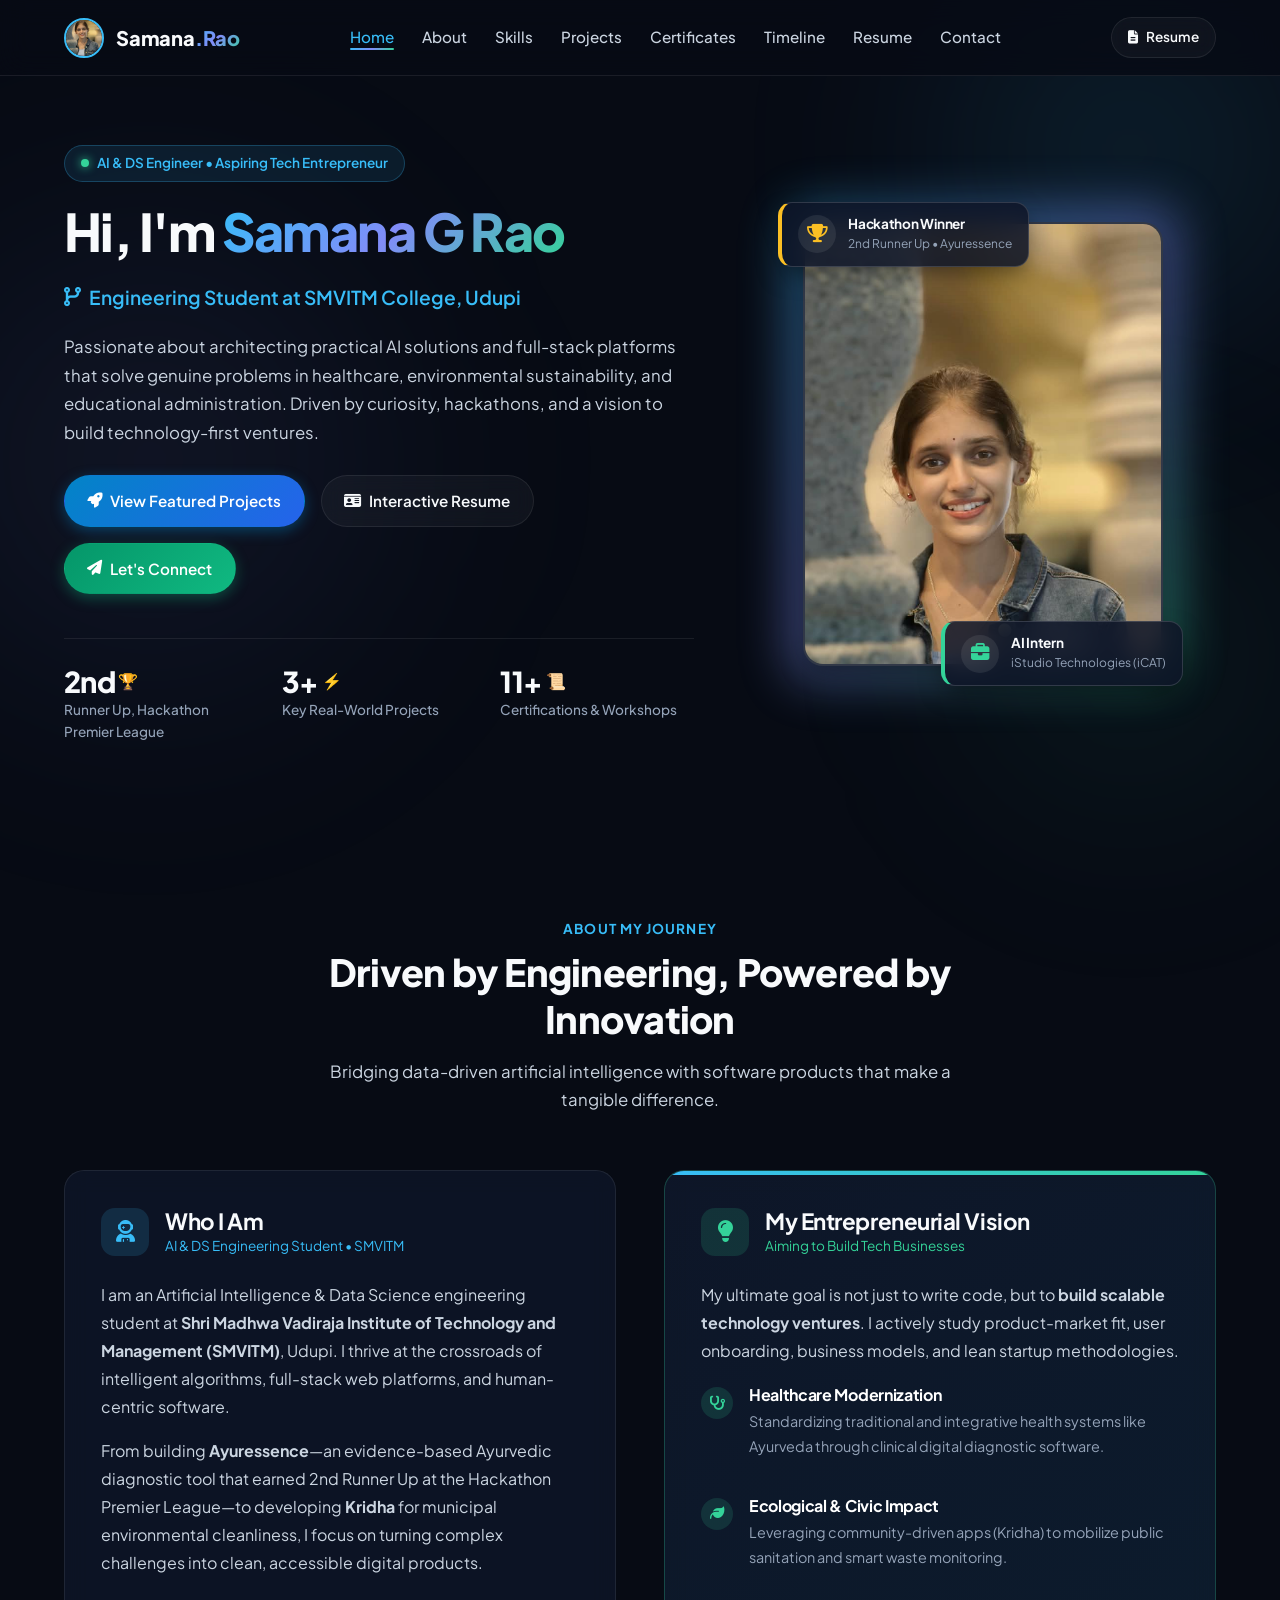
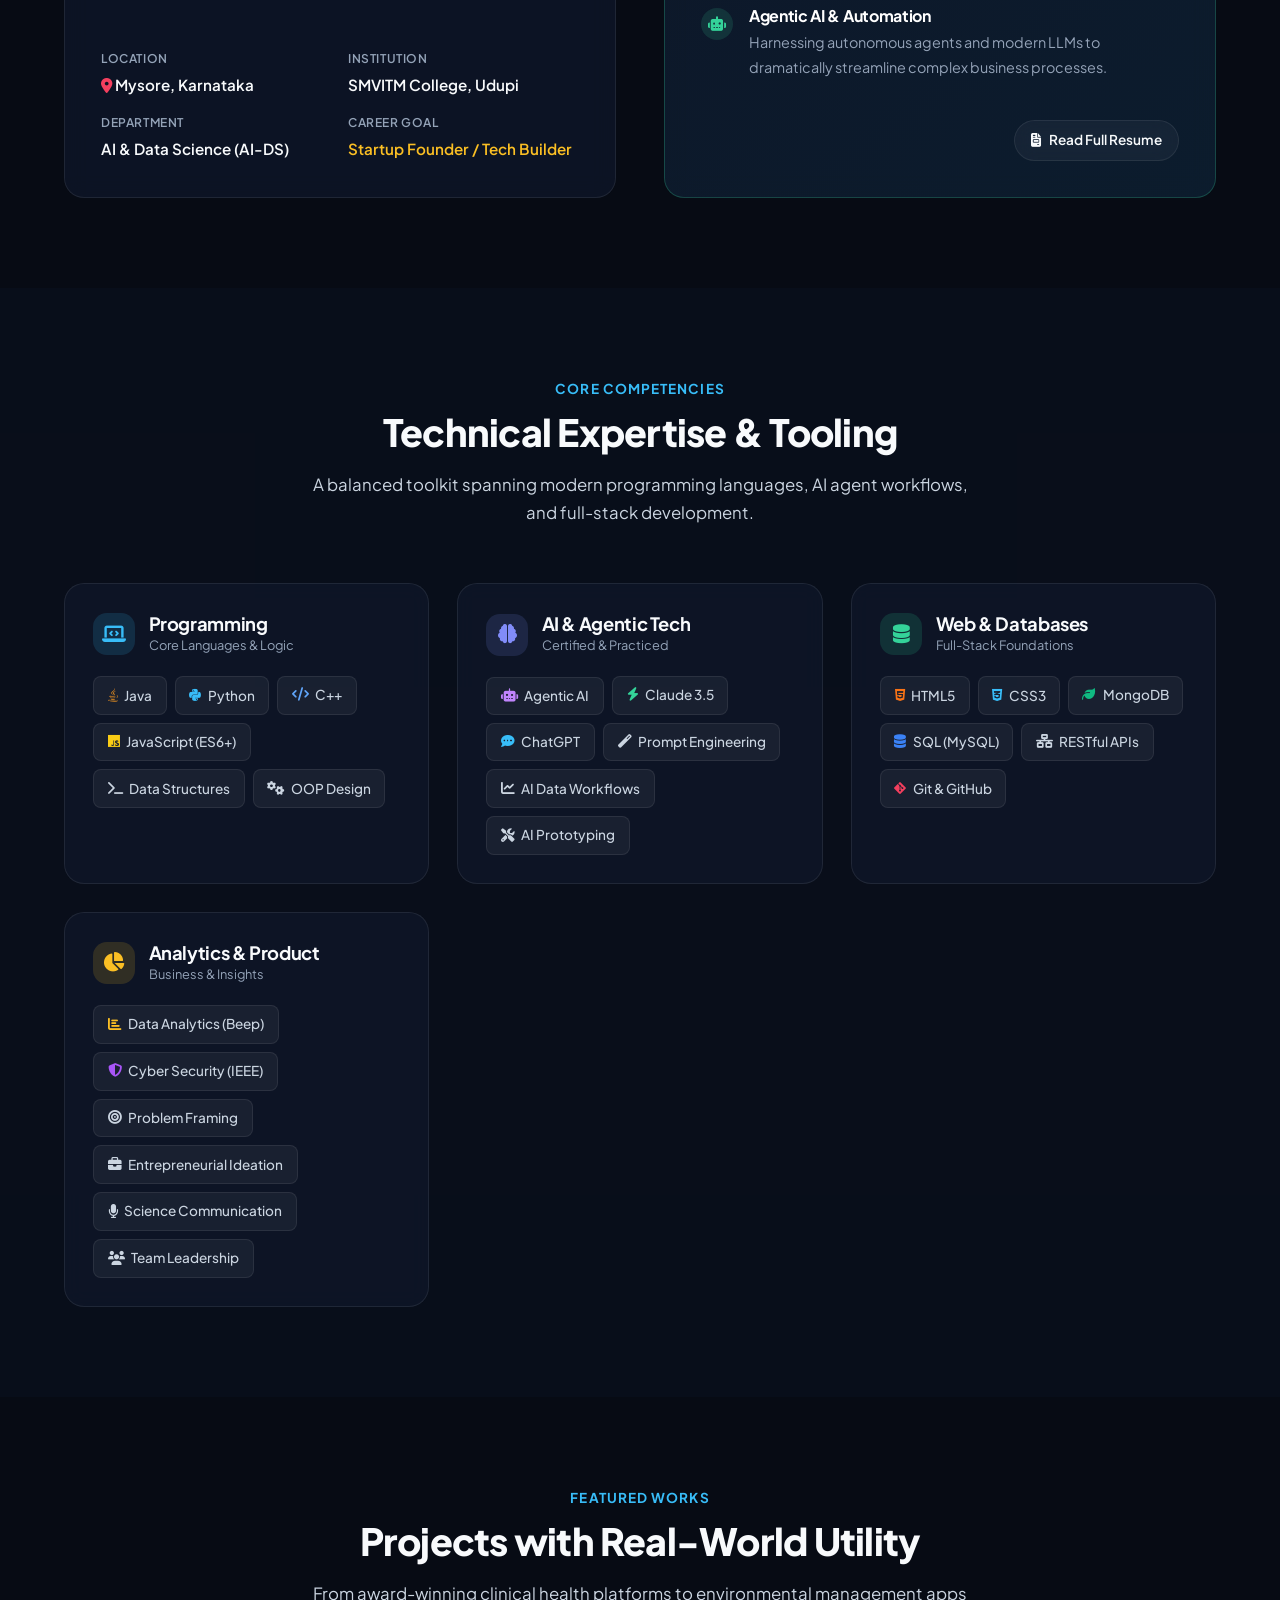
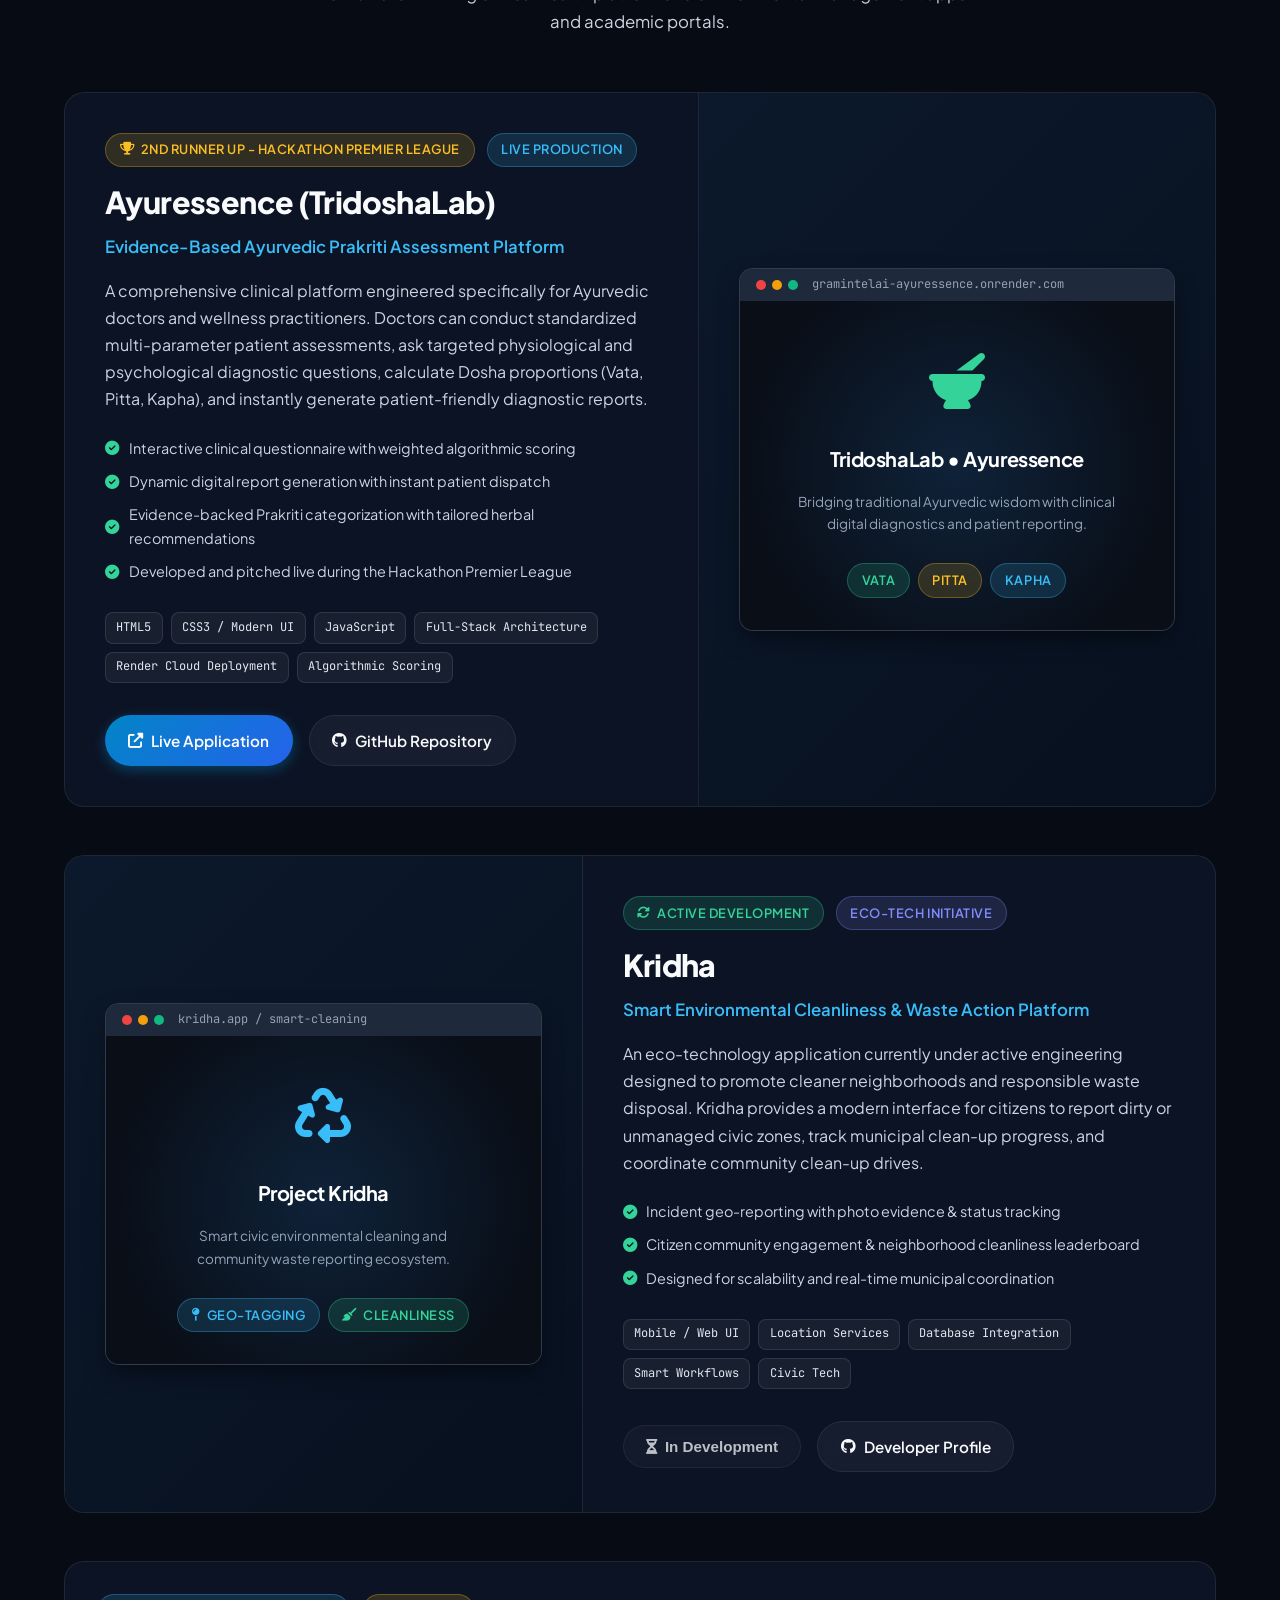
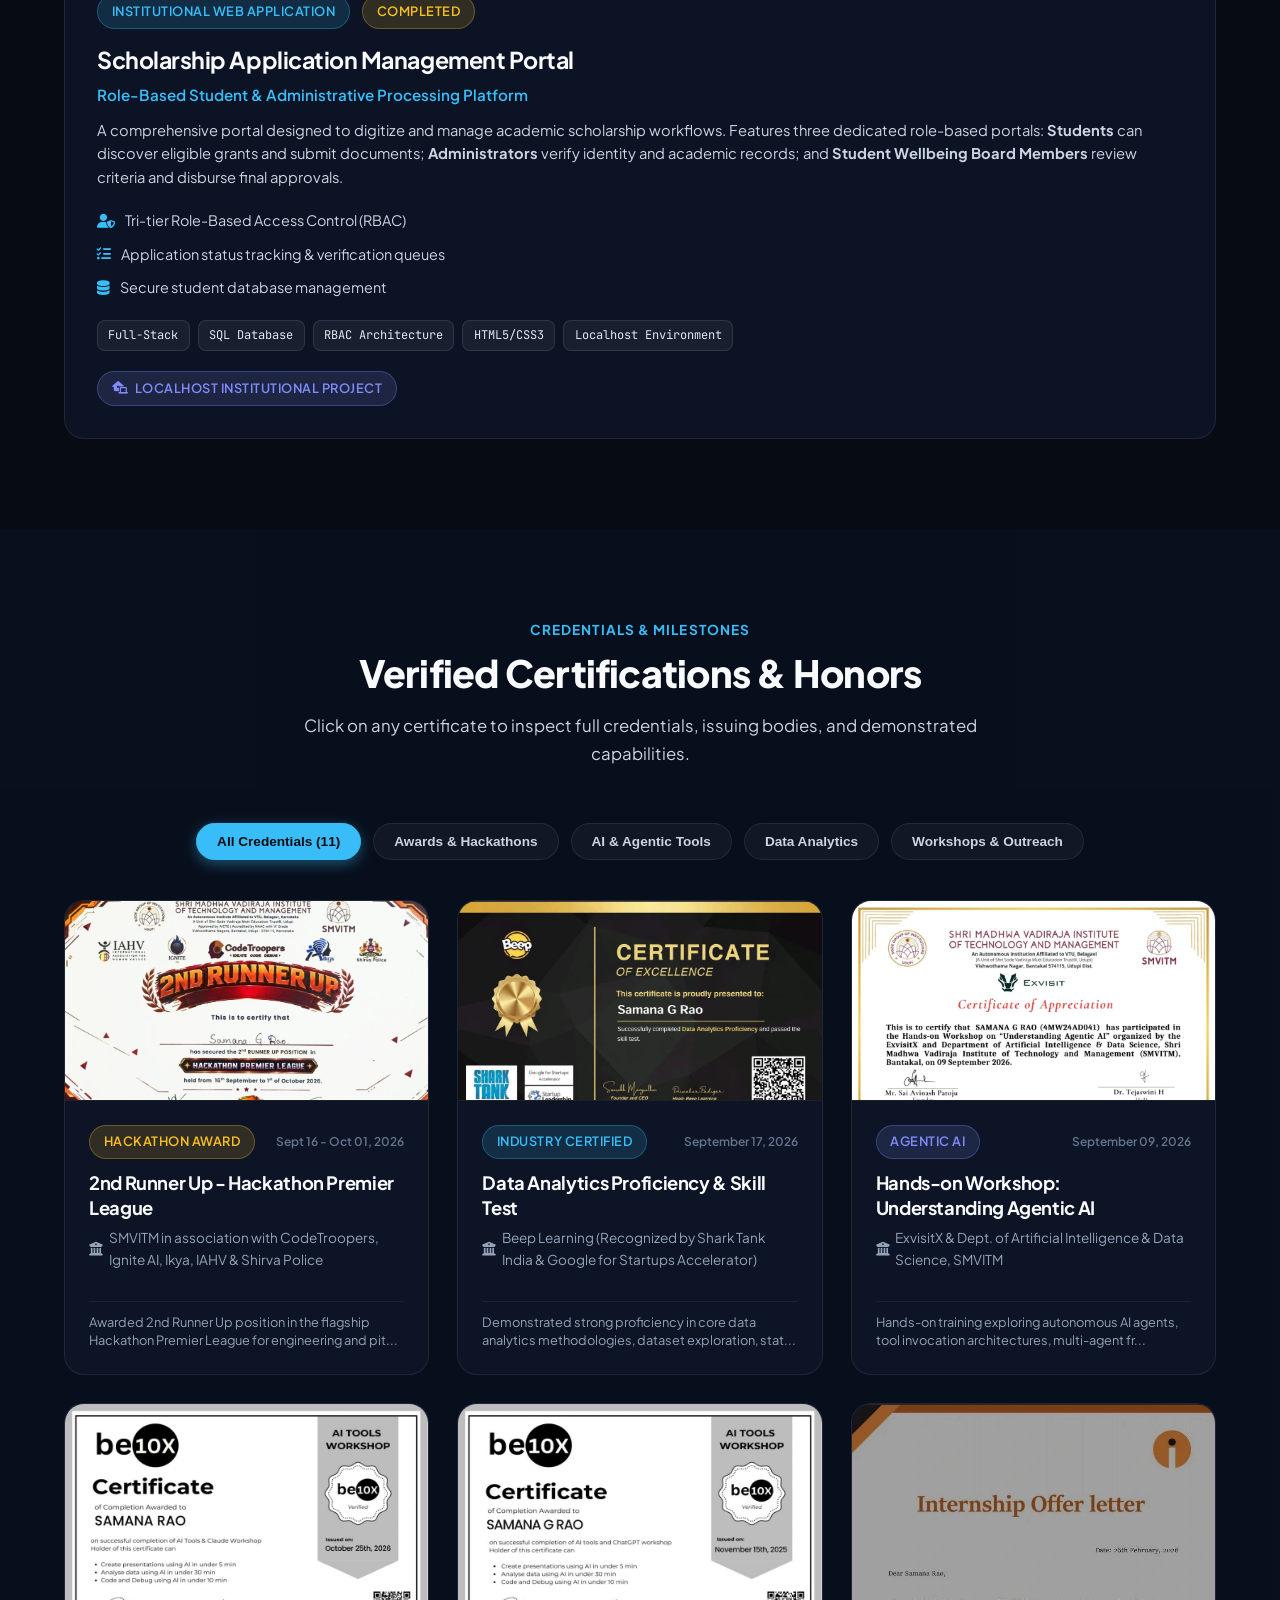
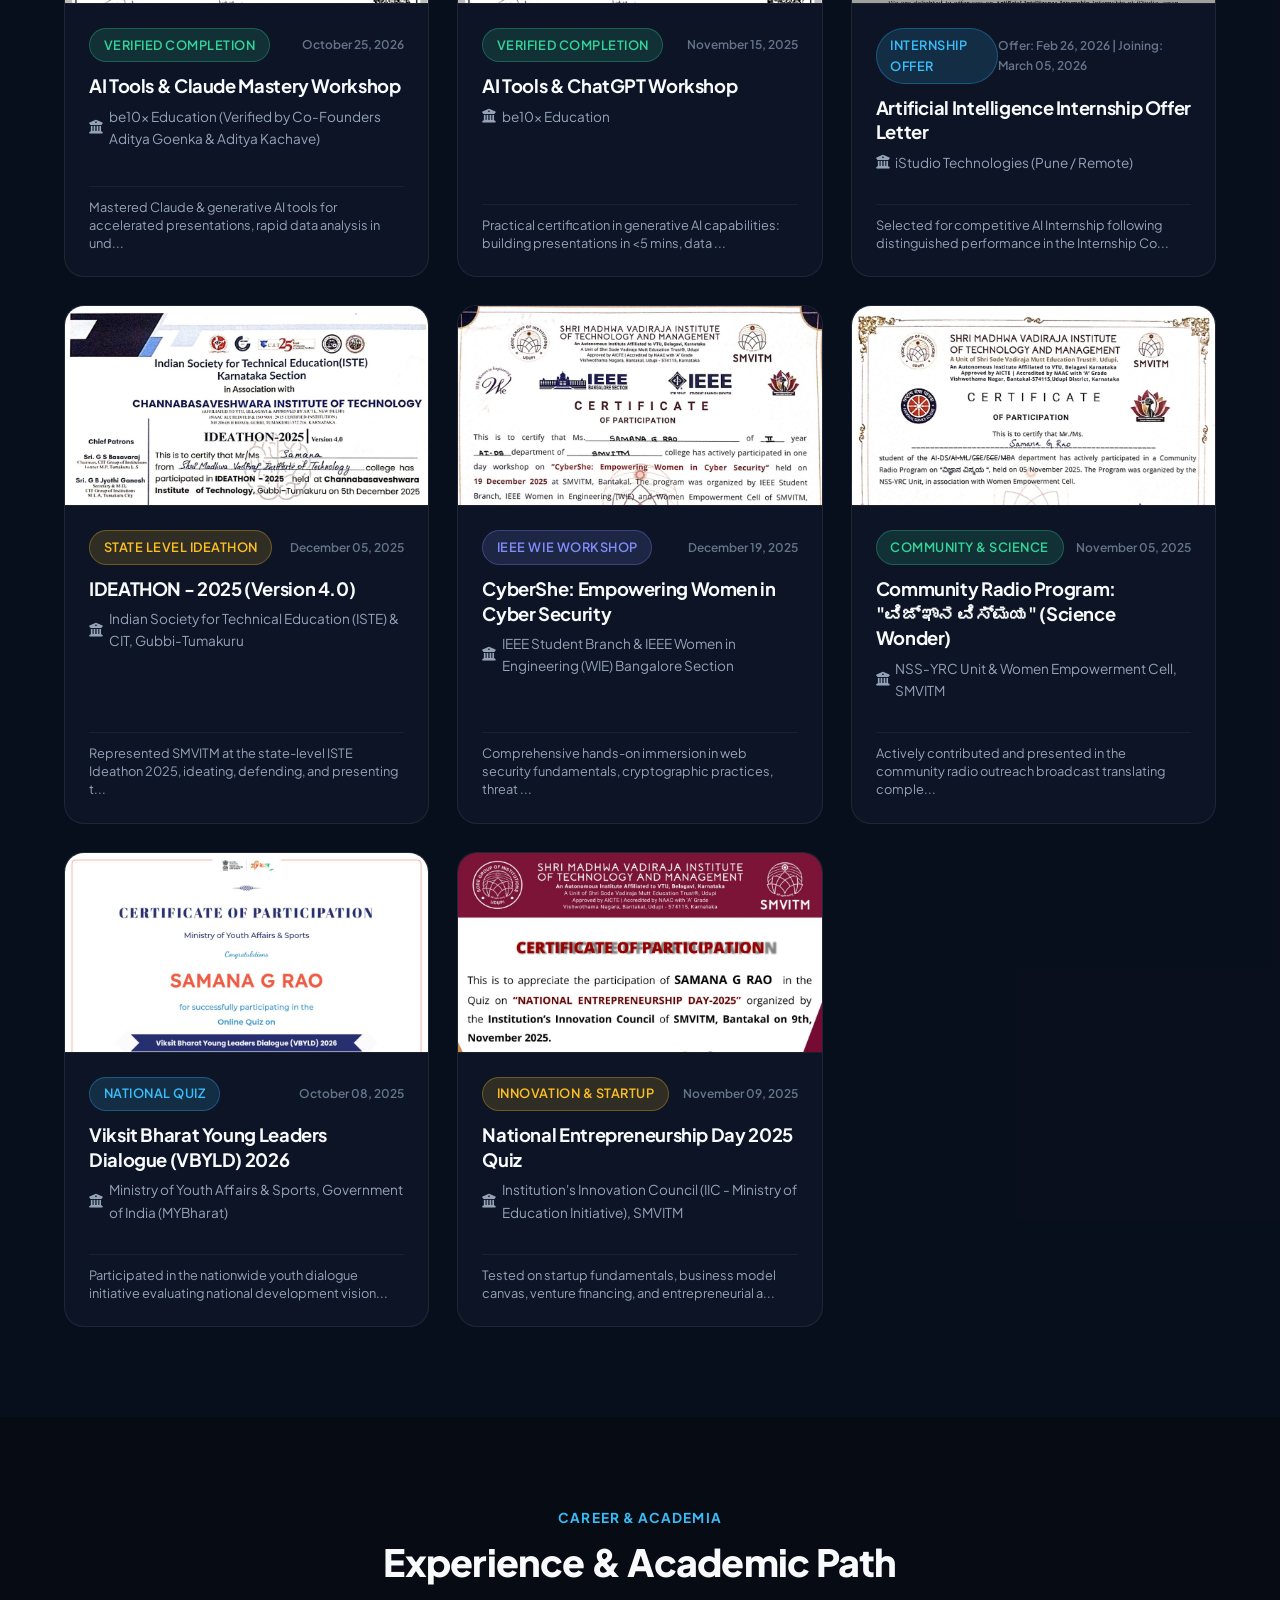
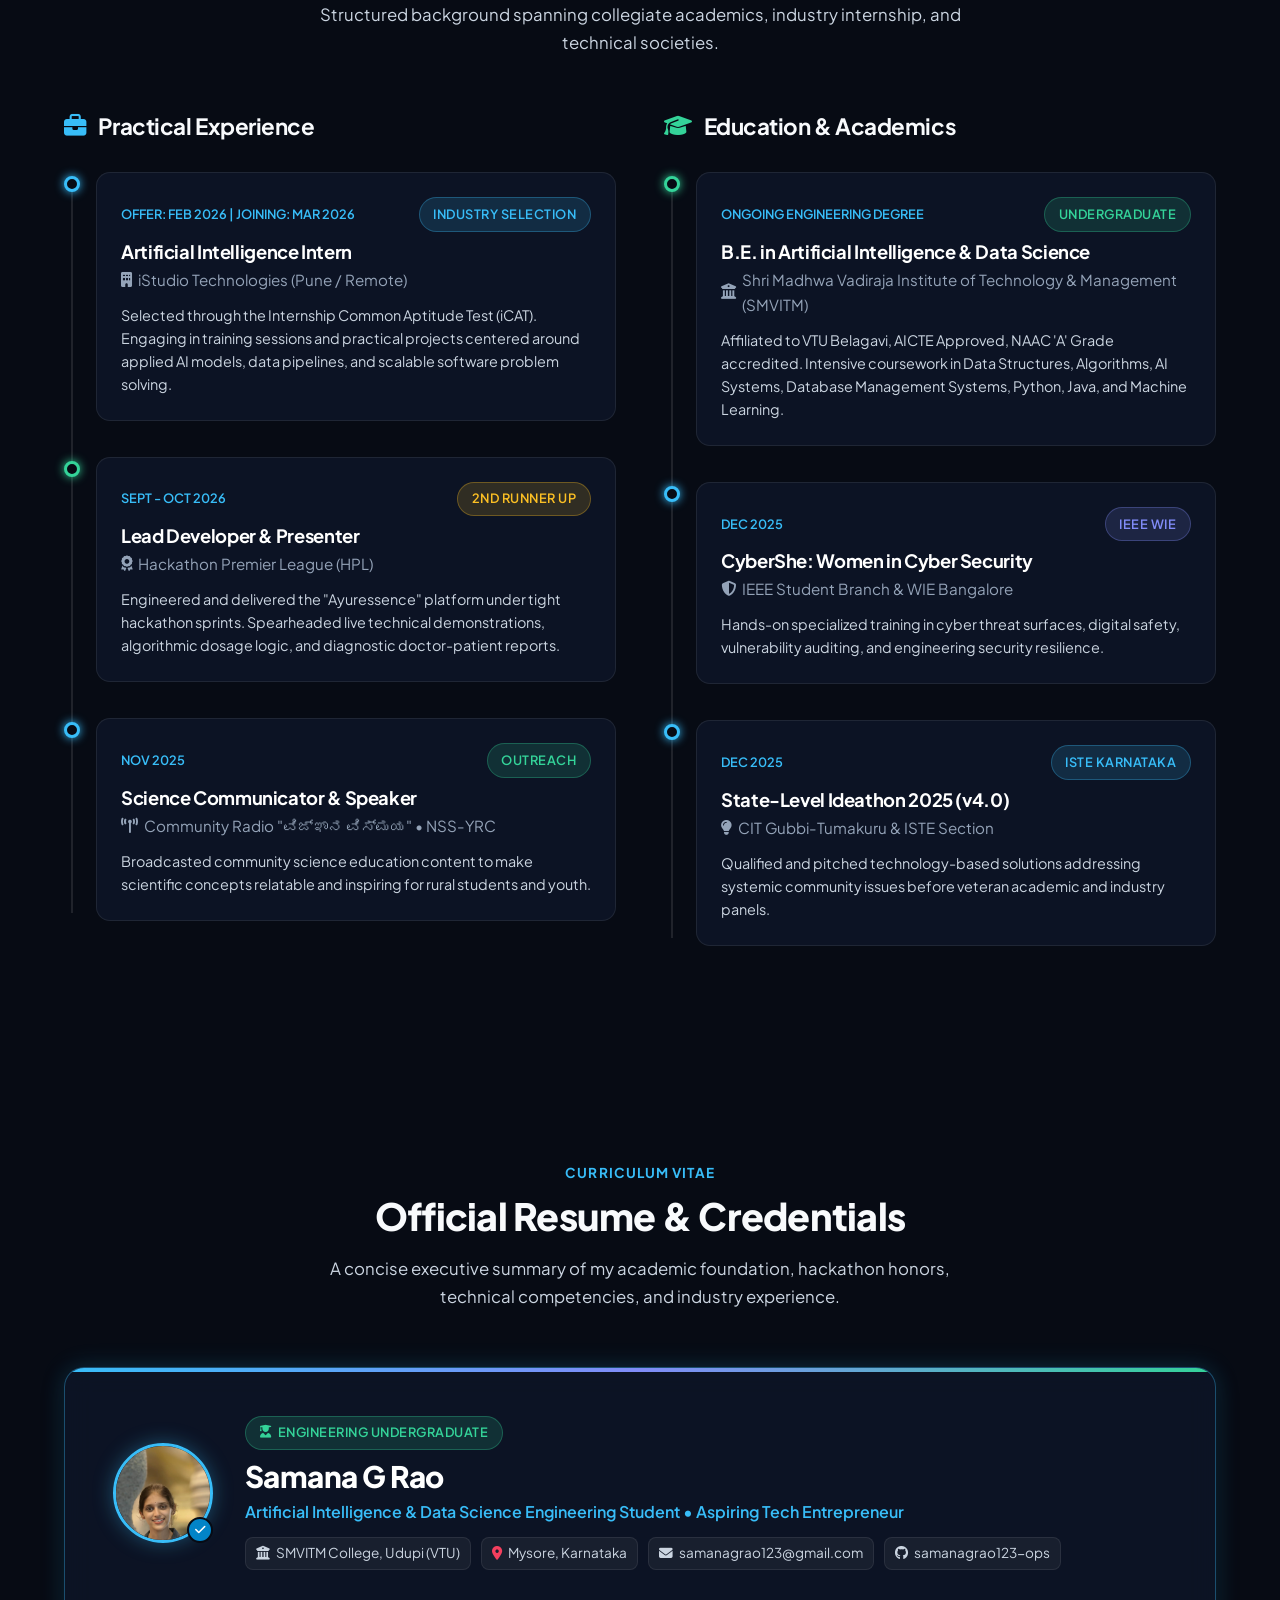
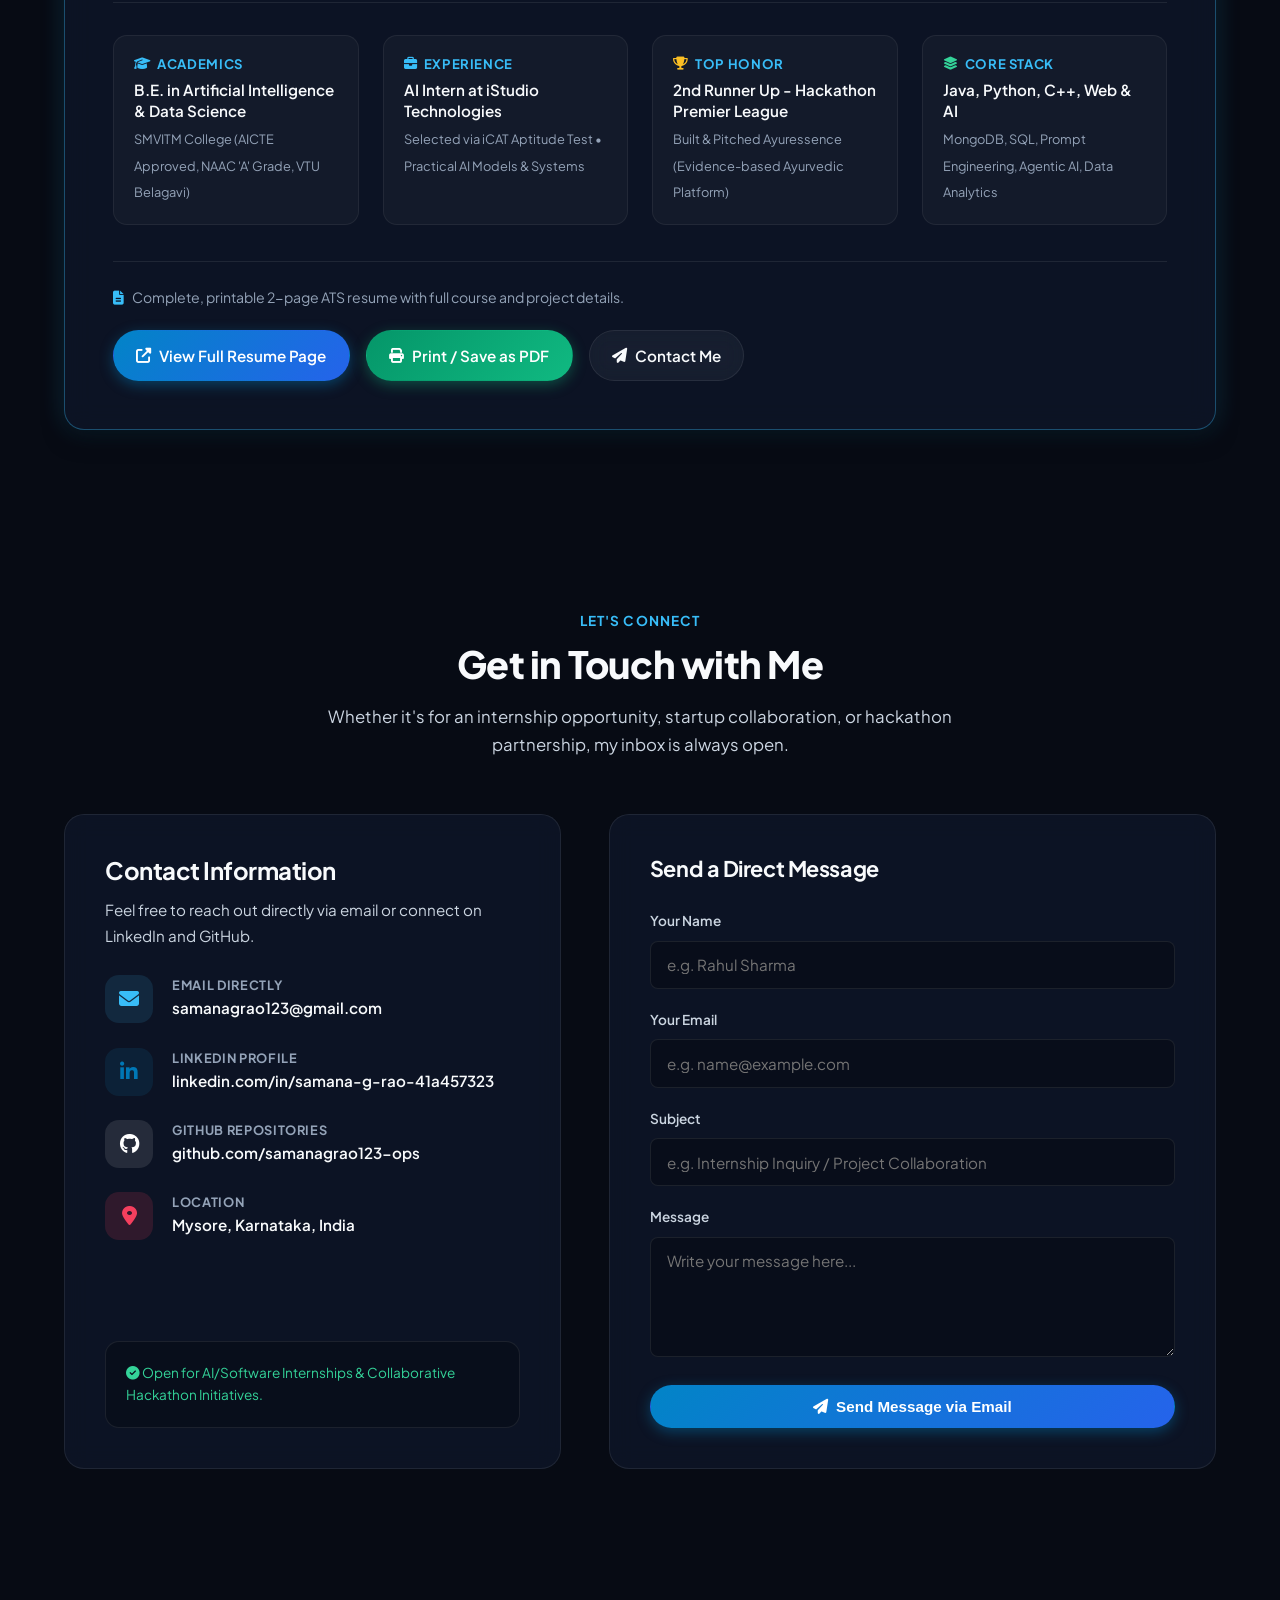
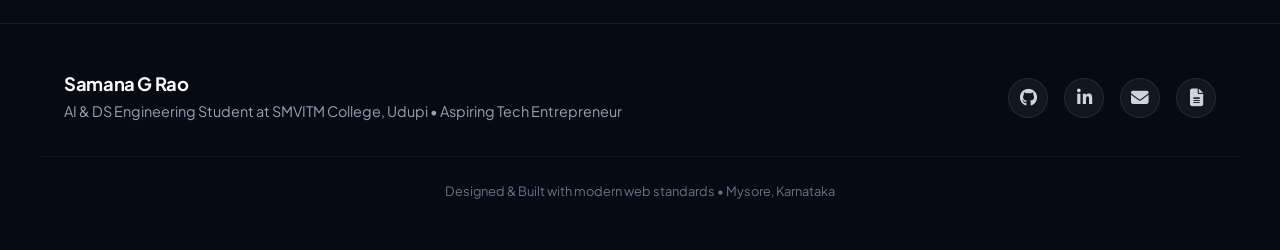
==== commit c88c13a6: "Add professional photo and executive design to resume and portfolio showcase" ====
--- a/index.html
+++ b/index.html
@@ -42,6 +42,7 @@
         <li><a href="#projects" class="nav-link">Projects</a></li>
         <li><a href="#certificates" class="nav-link">Certificates</a></li>
         <li><a href="#experience" class="nav-link">Timeline</a></li>
+        <li><a href="#resume" class="nav-link">Resume</a></li>
         <li><a href="#contact" class="nav-link">Contact</a></li>
       </ul>
 
@@ -742,25 +743,85 @@
   </section>
 
   <!-- =================================================================
-       RESUME BANNER CTA SECTION
+       RESUME & CREDENTIALS SHOWCASE SECTION
        ================================================================= -->
-  <section class="section" style="padding-top: 20px; padding-bottom: 20px;">
+  <section class="section" id="resume">
     <div class="container">
-      <div class="resume-banner">
-        <div class="resume-banner-text">
-          <span class="badge badge-cyan" style="margin-bottom: 0.75rem;"><i class="fas fa-file-pdf"></i> Verified Profile</span>
-          <h3>Looking for a Complete, Printable Resume?</h3>
-          <p>
-            I've built a dedicated, ATS-optimized, modern dark-themed resume view featuring detailed breakdowns of my coursework, hackathon achievements, certifications, and technical stack.
-          </p>
-        </div>
-        <div class="resume-banner-actions">
-          <a href="resume.html" class="btn btn-primary">
-            <i class="fas fa-eye"></i> View Full Resume Page
-          </a>
-          <a href="resume.html?action=print" class="btn btn-emerald">
-            <i class="fas fa-print"></i> Print / Save as PDF
-          </a>
+      <div class="section-header">
+        <span class="section-tag">Curriculum Vitae</span>
+        <h2 class="section-title">Official Resume & Credentials</h2>
+        <p class="section-subtitle">A concise executive summary of my academic foundation, hackathon honors, technical competencies, and industry experience.</p>
+      </div>
+
+      <!-- Executive Resume Showcase Card -->
+      <div class="resume-showcase-card">
+        <div class="resume-showcase-header">
+          <div class="resume-showcase-photo-wrap">
+            <img src="assets/images/profile-photo.png" alt="Samana G Rao" class="resume-showcase-photo">
+            <div class="resume-showcase-badge" title="Verified Engineering Profile">
+              <i class="fas fa-check"></i>
+            </div>
+          </div>
+
+          <div class="resume-showcase-info">
+            <span class="badge badge-emerald" style="margin-bottom: 0.5rem;">
+              <i class="fas fa-user-graduate"></i> Engineering Undergraduate
+            </span>
+            <h3>Samana G Rao</h3>
+            <p>Artificial Intelligence & Data Science Engineering Student • Aspiring Tech Entrepreneur</p>
+            <div class="resume-showcase-chips">
+              <span><i class="fas fa-university"></i> SMVITM College, Udupi (VTU)</span>
+              <span><i class="fas fa-map-marker-alt" style="color: var(--accent-rose);"></i> Mysore, Karnataka</span>
+              <span><i class="fas fa-envelope"></i> samanagrao123@gmail.com</span>
+              <span><i class="fab fa-github"></i> samanagrao123-ops</span>
+            </div>
+          </div>
+        </div>
+
+        <!-- 4 Highlights Grid -->
+        <div class="resume-showcase-grid">
+          <div class="resume-showcase-item">
+            <h4><i class="fas fa-graduation-cap"></i> Academics</h4>
+            <p>B.E. in Artificial Intelligence & Data Science</p>
+            <small>SMVITM College (AICTE Approved, NAAC 'A' Grade, VTU Belagavi)</small>
+          </div>
+
+          <div class="resume-showcase-item">
+            <h4><i class="fas fa-briefcase"></i> Experience</h4>
+            <p>AI Intern at iStudio Technologies</p>
+            <small>Selected via iCAT Aptitude Test • Practical AI Models & Systems</small>
+          </div>
+
+          <div class="resume-showcase-item">
+            <h4><i class="fas fa-trophy" style="color: var(--accent-amber);"></i> Top Honor</h4>
+            <p>2nd Runner Up - Hackathon Premier League</p>
+            <small>Built & Pitched Ayuressence (Evidence-based Ayurvedic Platform)</small>
+          </div>
+
+          <div class="resume-showcase-item">
+            <h4><i class="fas fa-layer-group" style="color: var(--accent-emerald);"></i> Core Stack</h4>
+            <p>Java, Python, C++, Web & AI</p>
+            <small>MongoDB, SQL, Prompt Engineering, Agentic AI, Data Analytics</small>
+          </div>
+        </div>
+
+        <div class="resume-showcase-footer">
+          <div style="display: flex; align-items: center; gap: 0.5rem; color: var(--text-muted); font-size: 0.88rem;">
+            <i class="fas fa-file-alt" style="color: var(--accent-cyan);"></i>
+            <span>Complete, printable 2-page ATS resume with full course and project details.</span>
+          </div>
+
+          <div class="resume-showcase-actions">
+            <a href="resume.html" class="btn btn-primary">
+              <i class="fas fa-external-link-alt"></i> View Full Resume Page
+            </a>
+            <a href="resume.html?action=print" class="btn btn-emerald">
+              <i class="fas fa-print"></i> Print / Save as PDF
+            </a>
+            <a href="#contact" class="btn btn-outline">
+              <i class="fas fa-paper-plane"></i> Contact Me
+            </a>
+          </div>
         </div>
       </div>
     </div>
--- a/assets/css/style.css
+++ b/assets/css/style.css
@@ -1400,8 +1400,165 @@
 }
 
 /* ===================================================================
-   RESUME PREVIEW CTA BANNER
+/* ===================================================================
+   RESUME SHOWCASE & PREVIEW SECTION
    =================================================================== */
+.resume-showcase-card {
+  background: var(--bg-card);
+  border: 1px solid var(--border-glow);
+  border-radius: var(--radius-lg);
+  padding: 3rem;
+  box-shadow: var(--shadow-md), var(--shadow-glow);
+  position: relative;
+  overflow: hidden;
+  backdrop-filter: blur(14px);
+}
+
+.resume-showcase-card::before {
+  content: '';
+  position: absolute;
+  top: 0;
+  left: 0;
+  width: 100%;
+  height: 4px;
+  background: var(--gradient-brand);
+}
+
+.resume-showcase-header {
+  display: flex;
+  align-items: center;
+  gap: 2rem;
+  padding-bottom: 2rem;
+  border-bottom: 1px solid var(--border-subtle);
+  margin-bottom: 2rem;
+}
+
+.resume-showcase-photo-wrap {
+  position: relative;
+  flex-shrink: 0;
+}
+
+.resume-showcase-photo {
+  width: 100px;
+  height: 100px;
+  border-radius: 50%;
+  object-fit: cover;
+  object-position: center top;
+  border: 3px solid var(--accent-cyan);
+  box-shadow: 0 0 20px rgba(56, 189, 248, 0.35);
+  display: block;
+}
+
+.resume-showcase-badge {
+  position: absolute;
+  bottom: 0;
+  right: 0;
+  background: #0284c7;
+  color: #fff;
+  width: 26px;
+  height: 26px;
+  border-radius: 50%;
+  border: 2px solid #070b14;
+  display: flex;
+  align-items: center;
+  justify-content: center;
+  font-size: 0.75rem;
+}
+
+.resume-showcase-info h3 {
+  font-size: 1.85rem;
+  font-weight: 800;
+  margin-bottom: 0.25rem;
+  color: #ffffff;
+}
+
+.resume-showcase-info p {
+  color: var(--accent-cyan);
+  font-size: 1rem;
+  font-weight: 600;
+  margin-bottom: 0.75rem;
+}
+
+.resume-showcase-chips {
+  display: flex;
+  flex-wrap: wrap;
+  gap: 0.6rem;
+  font-size: 0.85rem;
+  color: var(--text-secondary);
+}
+
+.resume-showcase-chips span {
+  display: inline-flex;
+  align-items: center;
+  gap: 0.35rem;
+  background: rgba(255, 255, 255, 0.05);
+  padding: 0.25rem 0.65rem;
+  border-radius: var(--radius-sm);
+  border: 1px solid rgba(255, 255, 255, 0.08);
+}
+
+.resume-showcase-grid {
+  display: grid;
+  grid-template-columns: repeat(auto-fit, minmax(240px, 1fr));
+  gap: 1.5rem;
+  margin-bottom: 2.25rem;
+}
+
+.resume-showcase-item {
+  background: rgba(255, 255, 255, 0.03);
+  border: 1px solid rgba(255, 255, 255, 0.06);
+  border-radius: var(--radius-md);
+  padding: 1.25rem;
+  transition: all var(--transition-fast);
+}
+
+.resume-showcase-item:hover {
+  border-color: var(--border-glow);
+  background: rgba(255, 255, 255, 0.05);
+  transform: translateY(-2px);
+}
+
+.resume-showcase-item h4 {
+  font-size: 0.82rem;
+  text-transform: uppercase;
+  letter-spacing: 0.05em;
+  color: var(--accent-cyan);
+  margin-bottom: 0.4rem;
+  display: flex;
+  align-items: center;
+  gap: 0.4rem;
+}
+
+.resume-showcase-item p {
+  font-size: 0.95rem;
+  font-weight: 600;
+  color: var(--text-main);
+  line-height: 1.4;
+  margin-bottom: 0.25rem;
+}
+
+.resume-showcase-item small {
+  font-size: 0.8rem;
+  color: var(--text-muted);
+}
+
+.resume-showcase-footer {
+  display: flex;
+  align-items: center;
+  justify-content: space-between;
+  flex-wrap: wrap;
+  gap: 1.25rem;
+  padding-top: 1.5rem;
+  border-top: 1px solid var(--border-subtle);
+}
+
+.resume-showcase-actions {
+  display: flex;
+  align-items: center;
+  gap: 1rem;
+  flex-wrap: wrap;
+}
+
 .resume-banner {
   background: linear-gradient(135deg, rgba(14, 28, 54, 0.9), rgba(15, 23, 42, 0.95));
   border: 1px solid var(--border-glow);
